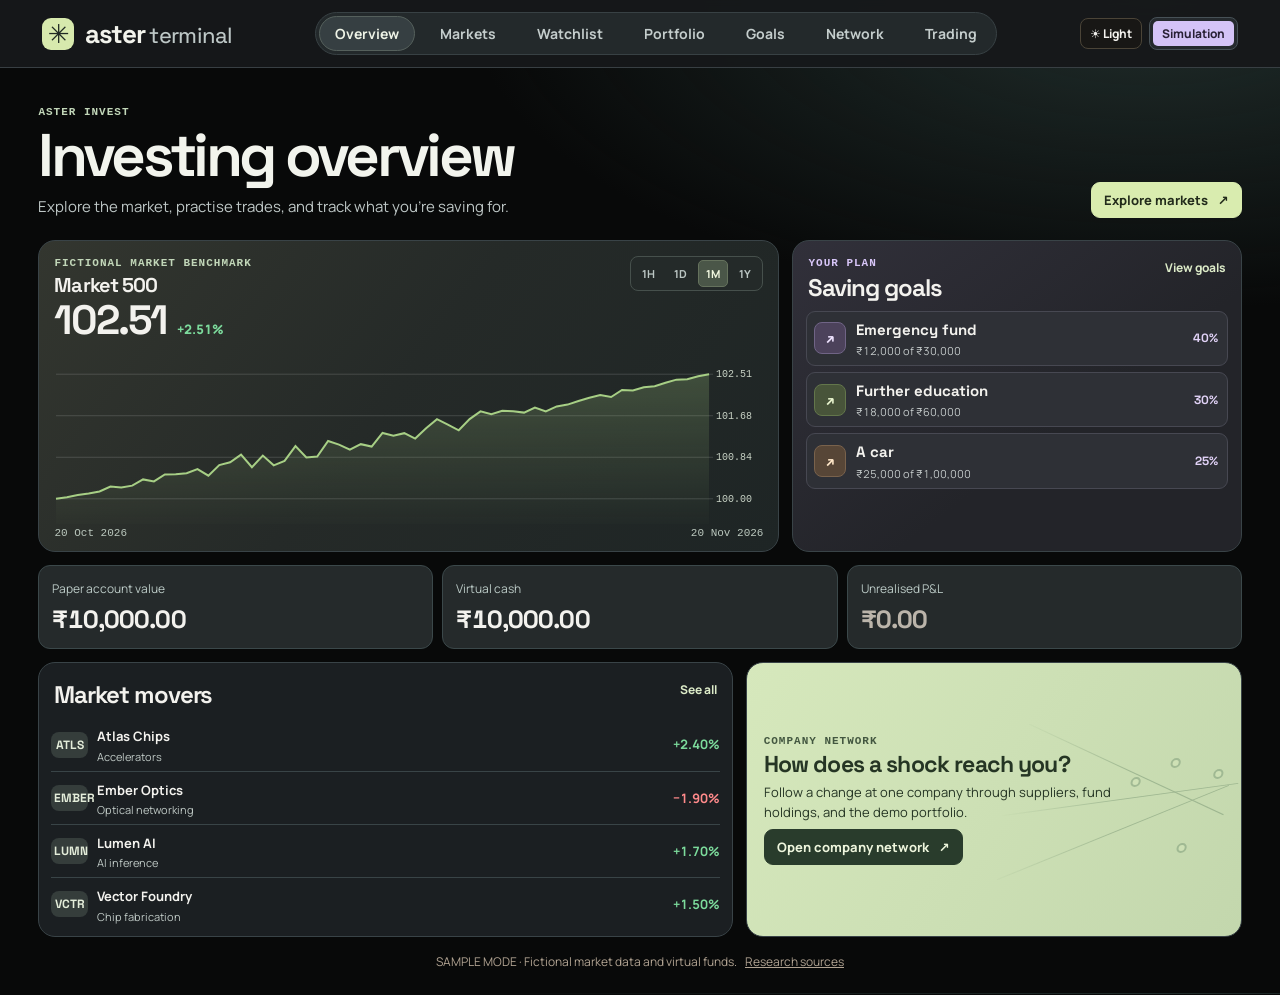
==== source/index.html @ cfee728d "Publish Aster Terminal workshop submission" ====
<!doctype html>
<html lang="en">
<head>
<meta charset="utf-8">
<meta name="viewport" content="width=device-width, initial-scale=1">
<meta name="theme-color" content="#0a0908">
<meta name="description" content="Explore company and ETF relationships and trace simulated shocks through a portfolio.">
<title>Aster Invest · Investing workspace</title>
<script>try{document.documentElement.dataset.theme=localStorage.getItem('aster:theme')==='light'?'light':'dark'}catch{}</script>
<link rel="stylesheet" href="terminal.css">
<link rel="stylesheet" href="invest.css">
</head>
<body data-initial-view="overview" data-simulation-only="true">
<header class="topbar">
  <a href="#overview" class="brand" data-home-link><span class="brand-icon" aria-hidden="true">✳</span><span>aster<span class="brand-second"> terminal</span></span></a>
  <nav aria-label="Workspace" class="workspace-nav">
    <button type="button" class="nav" data-nav="overview">Overview</button>
    <button type="button" class="nav" data-nav="markets">Markets</button>
    <button type="button" class="nav" data-nav="watchlist">Watchlist</button>
    <button type="button" class="nav" data-nav="portfolio">Portfolio</button>
    <button type="button" class="nav" data-nav="goals">Goals</button>
    <button type="button" class="nav" data-nav="network">Network</button>
    <button type="button" class="nav" data-nav="trading">Trading</button>
  </nav>
  <div class="topbar-settings"><button class="theme-toggle" type="button" id="theme-toggle" aria-pressed="false" aria-label="Light mode">☀ Light</button><div class="mode-switch" aria-label="Market mode"><span id="live-mode" hidden></span><span id="sample-mode" class="offline-mode">Simulation</span></div></div>
</header>
<main id="main" tabindex="-1">
  <div class="ticker-strip" id="ticker-strip" aria-label="Market watch"></div>
  <div id="account-metrics" class="account-metrics" aria-label="Paper account summary"></div>
  <div class="statusbar" id="market-status" role="status">Connecting to market data…</div>
  <section id="invest-overview" class="invest-page" aria-labelledby="invest-overview-title" hidden>
    <header class="invest-page-head">
      <div><p class="invest-kicker">ASTER INVEST</p><h1 id="invest-overview-title">Investing overview</h1><p>Explore the market, practise trades, and track what you’re saving for.</p></div>
      <button class="invest-button primary" type="button" data-nav="markets">Explore markets <span aria-hidden="true">↗</span></button>
    </header>
    <div class="invest-hero">
      <article class="invest-card invest-market-card" aria-labelledby="invest-chart-title">
        <header class="invest-card-head">
          <div><p class="invest-kicker" id="invest-index-label">MARKET SNAPSHOT</p><h2 id="invest-chart-title">Market 500</h2><div class="invest-index-value"><strong id="invest-index-value"></strong><span id="invest-index-change"></span></div></div>
          <div id="invest-periods" class="invest-pills" aria-label="Overview chart timeframe"></div>
        </header>
        <div class="invest-chart-box"><canvas id="invest-market-chart" aria-label="Market performance chart" role="img"></canvas><p id="invest-chart-empty" hidden></p></div>
        <div id="invest-chart-range" class="invest-chart-range"></div>
      </article>
      <article class="invest-card invest-goal-preview" aria-labelledby="invest-plan-title">
        <header class="invest-card-head"><div><p class="invest-kicker">YOUR PLAN</p><h2 id="invest-plan-title">Saving goals</h2></div><button type="button" class="invest-text-button" data-nav="goals">View goals</button></header>
        <div id="invest-goal-preview"></div>
      </article>
    </div>
    <div id="invest-metrics" class="invest-metrics" aria-label="Virtual account snapshot"></div>
    <div class="invest-overview-bottom">
      <article class="invest-card invest-movers" aria-labelledby="invest-movers-title"><header class="invest-card-head"><h2 id="invest-movers-title">Market movers</h2><button class="invest-text-button" type="button" data-nav="markets">See all</button></header><div id="invest-movers"></div></article>
      <article class="invest-card invest-risk-card">
        <div class="invest-network-art" aria-hidden="true"><i></i><i></i><i></i><b></b><b></b><b></b><b></b></div>
        <div><p class="invest-kicker">COMPANY NETWORK</p><h2>How does a shock reach you?</h2><p>Follow a change at one company through suppliers, fund holdings, and the demo portfolio.</p>
        <button class="invest-button secondary" type="button" data-nav="network">Open company network <span aria-hidden="true">↗</span></button></div>
      </article>
    </div>
  </section>
  <section id="invest-markets" class="invest-page" aria-labelledby="invest-markets-title" hidden>
    <header class="invest-page-head"><div><p class="invest-kicker">EXPLORE</p><h1 id="invest-markets-title">Markets</h1><p>Search stocks and funds, compare day moves, and open company research.</p></div></header>
    <div class="invest-card invest-table-card">
      <div class="invest-toolbar">
        <label class="invest-search-control"><span class="sr-only">Search markets</span><input id="invest-market-search" type="search" placeholder="Search company or ticker" autocomplete="off"></label>
        <label class="invest-sector-control"><span>Sector</span><select id="invest-market-sector"></select></label>
        <div class="invest-pills" id="invest-market-filters" aria-label="Market movers filter">
          <button type="button" data-invest-filter="all" aria-pressed="true">All</button><button type="button" data-invest-filter="gainers" aria-pressed="false">Gainers</button><button type="button" data-invest-filter="losers" aria-pressed="false">Losers</button>
        </div>
      </div>
      <div id="invest-market-results"></div>
    </div>
  </section>
  <section id="invest-watchlist" class="invest-page" aria-labelledby="invest-watch-title" hidden>
    <header class="invest-page-head"><div><p class="invest-kicker">FOLLOW THE MARKET</p><h1 id="invest-watch-title">Watchlist</h1><p>Pinned companies and funds are saved in this browser.</p></div><button class="invest-button primary" type="button" data-nav="markets">Find a stock <span aria-hidden="true">↗</span></button></header>
    <div class="invest-card invest-table-card" id="invest-watch-results"></div>
  </section>
  <section id="invest-goals" class="invest-page" aria-labelledby="invest-goals-title" hidden>
    <header class="invest-page-head"><div><p class="invest-kicker">PLAN AHEAD</p><h1 id="invest-goals-title">Saving goals</h1><p>Set a target and see how long it takes at your current monthly pace.</p></div><button class="invest-button primary" type="button" id="invest-add-goal">Add goal <span aria-hidden="true">+</span></button></header>
    <div id="invest-goal-cards" class="invest-goals-grid"></div>
    <p class="invest-goal-note">Estimates use your saved amount and monthly contribution. Adding a goal does not change your paper cash.</p>
  </section>
  <section id="network-view" aria-label="Company network">
  <div class="intro">
    <div><h1>Company network</h1><p class="lede">Trace who funds whom and how one shock can reach your portfolio.</p></div>
    <div class="search" id="search-wrap">
      <label class="sr-only" for="search">Search companies, tickers or sectors</label>
      <span class="search-icon" aria-hidden="true"></span>
      <input id="search" type="search" placeholder="Search company, ticker or sector" role="combobox" aria-autocomplete="list" aria-expanded="false" aria-controls="search-results" autocomplete="off">
      <kbd aria-hidden="true">/</kbd>
      <ul id="search-results" role="listbox" aria-label="Search results" hidden></ul>
    </div>
  </div>
  <div class="workspace">
    <section class="map panel" aria-labelledby="map-title" id="map">
      <header class="panel-header">
        <div><h2 id="map-title">Relationship map</h2><p id="map-count"></p></div>
        <div class="map-actions"><button class="btn secondary compact" id="isolate" aria-pressed="false"><span aria-hidden="true">◎</span> Focus node</button><button type="button" class="btn secondary compact" id="pulse-toggle" aria-pressed="true">Glow</button></div>
      </header>
      <div class="filters" role="group" aria-label="Filter relationships" id="filters">
        <button data-filter="all" class="filter active" aria-pressed="true">All links</button>
        <button data-filter="funding" class="filter" aria-pressed="false"><i class="dot funding"></i>Equity</button>
        <button data-filter="spend" class="filter" aria-pressed="false"><i class="dot spend"></i>Purchases</button>
        <button data-filter="holding" class="filter" aria-pressed="false"><i class="dot holding"></i>Fund holdings</button>
        <button data-filter="partner" class="filter" aria-pressed="false"><i class="dot partner"></i>Partnerships</button>
      </div>
      <div class="graph-shell">
        <div id="graph" tabindex="0" role="region" aria-label="Interactive company relationship map. Pan horizontally on small screens.">
          <div id="stage"><div id="columns" aria-hidden="true"></div><canvas id="edges" aria-hidden="true"></canvas><canvas id="edge-pulse" aria-hidden="true"></canvas><div id="nodes"></div></div>
        </div>
        <div class="zoom" role="group" aria-label="Map zoom"><button id="zoom-out" aria-label="Zoom out">−</button><button id="zoom-reset" aria-label="Fit map">Fit</button><button id="zoom-in" aria-label="Zoom in">+</button></div>
      </div>
      <footer class="map-footer"><span class="map-hint">Select a company to open its profile.</span><span id="map-filter-note" aria-live="polite"></span></footer>
    </section>
    <aside class="panel inspector" aria-labelledby="entity-title" id="company-panel">
      <div id="entity"></div>
      <div class="detail-tabs" id="detail-tabs" role="group" aria-label="Company details">
        <button data-tab="overview" aria-pressed="true">Overview</button><button data-tab="connections" aria-pressed="false">Connections</button><button data-tab="performance" aria-pressed="false">Chart</button><button data-tab="news" aria-pressed="false">News <span id="news-count"></span></button><button data-tab="trade" aria-pressed="false">Trade</button>
      </div>
      <div id="detail"></div>
      <div id="headlines"></div>
    </aside>
  </div>
  </section>
  <section id="trade-desk" aria-labelledby="trade-desk-title" hidden>
    <header class="desk-intro">
      <div>
        <p class="eyebrow"><span class="eyebrow-line"></span> PAPER TRADING · <span id="desk-account-label"></span></p>
        <h1 id="trade-desk-title">Trading workspace</h1>
        <p class="lede">Manage positions, prepare baskets, and review your fills.</p>
      </div>
      <button id="practice-basket" class="btn secondary" type="button">Load sample basket</button>
    </header>
    <div class="desk-layout">
      <section class="desk-watch panel" aria-labelledby="desk-instruments-title">
        <header class="desk-panel-head">
          <div><h2 id="desk-instruments-title">Instruments</h2><p id="desk-instrument-count" class="desk-meta"></p></div>
          <span class="desk-label">EQUITIES</span>
        </header>
        <div class="desk-watch-controls">
          <label class="sr-only" for="desk-search">Filter instruments</label>
          <input class="desk-field" id="desk-search" type="search" placeholder="Search ticker or name" autocomplete="off">
          <div class="desk-pills" aria-label="Instrument list">
            <button type="button" data-instrument-filter="all" aria-pressed="true">All symbols</button>
            <button type="button" data-instrument-filter="watch" aria-pressed="false">Watchlist</button>
          </div>
        </div>
        <div id="desk-instruments" class="desk-instruments"></div>
      </section>
      <div class="desk-centre">
        <section class="panel desk-chart-panel" aria-labelledby="desk-chart-title">
          <header class="desk-panel-head">
            <div><h2 id="desk-chart-title">Price and events</h2><p id="desk-chart-name" class="desk-meta"></p></div>
            <button id="desk-research" class="btn secondary compact" type="button">Research</button>
          </header>
          <div class="desk-chart-tools">
            <div id="desk-periods" class="periods" role="group" aria-label="Trading chart timeframe">
              <button type="button" data-desk-period="1H" aria-pressed="false">1H</button>
              <button type="button" data-desk-period="1D" aria-pressed="true">1D</button>
              <button type="button" data-desk-period="1M" aria-pressed="false">1M</button>
              <button type="button" data-desk-period="1Y" aria-pressed="false">1Y</button>
            </div>
            <span id="desk-chart-cursor" class="desk-cursor"></span>
          </div>
          <div class="desk-price-area" id="desk-price-area">
            <canvas id="desk-chart-canvas" role="img" aria-label="Price chart"></canvas>
            <div id="desk-chart-markers"></div>
            <p id="desk-chart-message"></p>
          </div>
          <div id="desk-chart-time" class="desk-chart-time"></div>
          <div id="desk-chart-links" class="desk-chart-links"></div>
        </section>
        <section class="panel desk-positions" aria-labelledby="desk-positions-title">
          <header class="desk-panel-head">
            <div><h2 id="desk-positions-title">Open positions</h2><p id="desk-position-count" class="desk-meta"></p></div>
            <div id="desk-position-pnl" class="desk-pnl"></div>
          </header>
          <div id="desk-positions"></div>
        </section>
        <section class="panel basket-panel" aria-labelledby="basket-title">
          <header class="desk-panel-head">
            <div><h2 id="basket-title">Order basket</h2><p class="desk-meta">Buys use the ask. Sells use the bid.</p></div>
            <button type="button" class="btn secondary compact" id="basket-add">+ Add leg</button>
          </header>
          <div id="basket-rows" class="basket-rows"></div>
          <div class="basket-settings">
            <label for="basket-multiplier">Quantity multiplier <input id="basket-multiplier" class="desk-field" type="number" min="1" max="100" step="1" inputmode="numeric" value="1"></label>
            <button id="basket-clear" type="button" class="desk-link">Clear basket</button>
          </div>
          <div id="basket-totals" class="basket-totals"></div>
          <div id="basket-feedback" class="basket-feedback"></div>
          <footer class="basket-actions">
            <p>Sells fill first. The full basket must pass before any trade is booked.</p>
            <button id="basket-review" class="btn primary" type="button" disabled>Review basket</button>
          </footer>
        </section>
      </div>
      <div class="desk-right">
      <section class="panel desk-news" aria-labelledby="desk-news-title">
        <header class="desk-panel-head">
          <div><h2 id="desk-news-title">News timeline</h2><p id="desk-news-period" class="desk-meta"></p></div>
          <span class="desk-label">EVENTS</span>
        </header>
        <div id="desk-news-list" class="desk-orders-list"></div>
      </section>
      <section class="panel desk-orders" aria-labelledby="desk-orders-title">
        <header class="desk-panel-head">
          <div><h2 id="desk-orders-title">Orders</h2><p id="desk-order-count" class="desk-meta"></p></div>
          <span class="desk-label">PAPER</span>
        </header>
        <div class="desk-watch-controls">
          <label class="sr-only" for="desk-order-search">Search order receipts</label>
          <input class="desk-field" id="desk-order-search" type="search" placeholder="Search order receipts" autocomplete="off">
          <div class="desk-pills" aria-label="Filter order history">
            <button type="button" data-order-filter="all" aria-pressed="true">All</button>
            <button type="button" data-order-filter="basket" aria-pressed="false">Baskets</button>
            <button type="button" data-order-filter="single" aria-pressed="false">Single</button>
          </div>
        </div>
        <div id="desk-orders" class="desk-orders-list"></div>
      </section>
      </div>
    </div>
  </section>
  <section id="wallet" class="panel wallet" aria-labelledby="wallet-title"></section>
  <section class="panel scenario" id="portfolio" aria-labelledby="scenario-title">
    <div class="scenario-head">
      <div class="scenario-icon" aria-hidden="true">↯</div>
      <div><p class="eyebrow">PORTFOLIO STRESS TEST</p><h2 id="scenario-title">What if Nova cuts cloud spending?</h2><p>You hold zero Nova shares. Trace the shock through a preset ₹10,000 demo portfolio.</p></div>
      <button id="run-shock" class="btn primary">Run shock</button>
    </div>
    <div id="shock-result" hidden></div>
    <details class="shock-limit" id="shock-limit">
      <summary>Explore a ₹500 loss limit</summary>
      <p>This separate demo starts with ₹5,000 in Atlas, ₹3,000 in GridCloud, and ₹2,000 in virtual cash.</p>
      <label for="shock-transfer">Move Atlas exposure to virtual cash</label>
      <select id="shock-transfer" class="desk-field"><option value="0">₹0</option><option value="1000">₹1,000</option><option value="2000">₹2,000</option><option value="5000">₹5,000</option></select>
      <output id="shock-limit-result" for="shock-transfer" aria-live="polite"></output>
    </details>
  </section>
  <footer class="bottom"><span id="market-foot"></span><button type="button" class="invest-footer-link" data-nav="evidence">Research sources</button></footer>
</main>
<dialog id="invest-goal-dialog" class="invest-goal-dialog" aria-labelledby="invest-goal-title">
  <div class="dialog-body">
    <button type="button" class="close" data-close="invest-goal-dialog" aria-label="Close goal editor">×</button>
    <p class="invest-kicker">SAVINGS PLANNER</p><h2 id="invest-goal-title">Add a goal</h2>
    <form id="invest-goal-form">
      <label>Goal name <input id="goal-label" maxlength="44" required placeholder="e.g. Design course"></label>
      <label>Target amount <input id="goal-target" type="number" min=".01" max="100000000" step=".01" required></label>
      <label>Saved so far <input id="goal-saved" type="number" min="0" max="100000000" step=".01" required></label>
      <label>Monthly contribution <input id="goal-monthly" type="number" min="0" max="100000000" step=".01" required></label>
      <p id="goal-feedback" class="dialog-copy" role="status"></p>
      <div class="dialog-actions"><button type="button" data-close="invest-goal-dialog" class="invest-button secondary">Cancel</button><button type="submit" class="invest-button primary">Save goal</button></div>
    </form>
  </div>
</dialog>
<dialog id="article-dialog" aria-labelledby="article-title"><div class="dialog-body"><button type="button" class="close" data-close="article-dialog" aria-label="Close news">×</button><div id="article"></div></div></dialog>
<dialog id="evidence-dialog" aria-labelledby="evidence-title"><div class="dialog-body"><button type="button" class="close" data-close="evidence-dialog" aria-label="Close evidence">×</button><p class="eyebrow">RESEARCH NOTES</p><h2 id="evidence-title">The research behind the map</h2><p class="dialog-copy" id="evidence-copy"></p><div class="evidence-list" id="evidence-list"></div></div></dialog>
<dialog id="basket-dialog" class="desk-dialog" aria-labelledby="basket-review-title">
  <div class="dialog-body">
    <button type="button" class="close" data-close="basket-dialog" aria-label="Close basket review">×</button>
    <p class="eyebrow">VIRTUAL FUNDS</p><h2 id="basket-review-title">Review basket</h2>
    <div id="basket-review-details"></div>
    <p id="basket-review-status" class="basket-message" role="status"></p>
    <div class="dialog-actions"><button type="button" class="btn secondary" data-close="basket-dialog">Back to basket</button><button type="button" id="basket-confirm" class="btn primary">Place paper basket</button></div>
  </div>
</dialog>
<dialog id="position-dialog" class="desk-dialog" aria-labelledby="position-edit-title">
  <div class="dialog-body">
    <button type="button" class="close" data-close="position-dialog" aria-label="Close position editor">×</button>
    <p class="eyebrow">POSITION EDITOR</p><h2 id="position-edit-title">Adjust position</h2>
    <p id="position-edit-current" class="dialog-copy"></p>
    <form id="position-edit">
      <label for="position-target">Target share quantity</label>
      <input class="desk-field" id="position-target" type="number" min="0" step="1" inputmode="numeric" required>
      <p id="position-edit-preview" class="dialog-copy"></p>
      <div class="dialog-actions"><button type="submit" class="btn primary" id="position-stage">Stage adjustment</button></div>
    </form>
  </div>
</dialog>
<dialog id="receipt-dialog" class="desk-dialog" aria-labelledby="receipt-title">
  <div class="dialog-body">
    <button type="button" class="close" data-close="receipt-dialog" aria-label="Close receipt">×</button>
    <p class="eyebrow">PAPER TRADE RECEIPT</p><h2 id="receipt-title">Executed orders</h2>
    <div id="receipt-details"></div>
  </div>
</dialog>
<dialog id="account-dialog" class="desk-dialog" aria-labelledby="account-dialog-title">
  <div class="dialog-body">
    <button type="button" class="close" data-close="account-dialog" aria-label="Close account editor">×</button>
    <p class="eyebrow">PAPER PORTFOLIO</p><h2 id="account-dialog-title">New paper account</h2>
    <form id="account-form">
      <label for="account-name">Account name</label>
      <input id="account-name" class="desk-field" type="text" maxlength="40" required placeholder="e.g. Growth test">
      <p id="account-message" class="dialog-copy" role="status"></p>
      <div class="dialog-actions"><button class="btn primary" type="submit">Create account</button></div>
    </form>
  </div>
</dialog>
<dialog id="alert-dialog" class="desk-dialog" aria-labelledby="alert-dialog-title">
  <div class="dialog-body">
    <button type="button" class="close" data-close="alert-dialog" aria-label="Close price alert editor">×</button>
    <p class="eyebrow">ON-SCREEN ALERTS</p><h2 id="alert-dialog-title">Set a price alert</h2>
    <form id="alert-form" class="alert-form">
      <label for="alert-symbol">Instrument</label><select id="alert-symbol" class="desk-field"></select>
      <label for="alert-side">Trigger when midpoint is</label><select id="alert-side" class="desk-field"><option value="above">At or above</option><option value="below">At or below</option></select>
      <label for="alert-level">Target price</label><input id="alert-level" class="desk-field" type="number" min=".01" max="1000000" step=".01" required>
      <p class="dialog-copy">Aster checks active alerts while this tab is open. Market quotes must be fresh.</p>
      <p id="alert-message" class="dialog-copy" role="status"></p>
      <div class="dialog-actions"><button class="btn primary" type="submit">Save alert</button></div>
    </form>
  </div>
</dialog>
<dialog id="research-dialog" class="research-dialog" aria-labelledby="research-title">
  <div class="dialog-body">
    <button type="button" class="close" data-close="research-dialog" aria-label="Close company research">×</button>
    <header id="research-hero"></header>
    <div class="research-tabs" id="research-tabs" role="group" aria-label="Research sections">
      <button type="button" data-research-tab="overview" aria-pressed="true">Overview</button>
      <button type="button" data-research-tab="chart" aria-pressed="false">Chart</button>
      <button type="button" data-research-tab="financials" aria-pressed="false">Financials</button>
      <button type="button" data-research-tab="peers" aria-pressed="false">Peers</button>
      <button type="button" data-research-tab="technicals" aria-pressed="false">Technicals</button>
      <button type="button" data-research-tab="ownership" aria-pressed="false">Ownership</button>
      <button type="button" data-research-tab="news" aria-pressed="false">News</button>
      <button type="button" data-research-tab="filings" aria-pressed="false">Deals &amp; documents</button>
    </div>
    <div id="research-body"></div>
  </div>
</dialog>
<section id="node-popover" class="node-popover" role="region" aria-labelledby="popover-title" hidden></section>
<div class="sr-only" id="announcer" aria-live="polite"></div>
<script defer src="sample-data.js"></script>
<script defer src="live-data.js"></script>
<script defer src="paper.js"></script>
<script defer src="market-ui.js"></script>
<script defer src="trading-ui.js"></script>
<script defer src="research-ui.js"></script>
<script defer src="portfolio-ui.js"></script>
<script defer src="invest-ui.js"></script>
<script defer src="terminal.js"></script>
</body>
</html>
---- source/terminal.css ----
:root{color-scheme:dark;--bg:#0b100f;--panel:#111816;--line:#27332e;--soft:#a3b2a9;--text:#f1f6ed;--lime:#d1fa8b;--mint:#7cd8b2;--amber:#f1b765;--red:#ff9793;--violet:#bcadfb;--muted:#9da8a0;--radius:18px;--mono:ui-monospace,"SFMono-Regular",Consolas,monospace;--font:Inter,"Segoe UI",system-ui,sans-serif}
*{box-sizing:border-box}body{margin:0;background:radial-gradient(ellipse at 47% 0,#202c21 0%,var(--bg) 44%);color:var(--text);font:16px/1.5 var(--font);min-width:300px}button,input{font:inherit}button{cursor:pointer}button:disabled{cursor:default;opacity:.4}button:focus-visible,a:focus-visible,input:focus-visible,[tabindex]:focus-visible{outline:2px solid var(--lime);outline-offset:3px}button[aria-pressed=true]:focus-visible{outline-offset:2px}a{color:var(--lime)}h1,h2,h3,p{margin:0}button{color:inherit}button,a,input{touch-action:manipulation}[hidden]{display:none!important}.sr-only{position:absolute;width:1px;height:1px;overflow:hidden;clip-path:inset(50%);white-space:nowrap}
.topbar{display:flex;justify-content:space-between;align-items:center;gap:22px;min-height:66px;padding:0 clamp(20px,3.3vw,58px);border-bottom:1px solid var(--line);background:#0a0f0dd9}.brand{color:white;text-decoration:none;display:flex;gap:11px;align-items:center;font-size:22px;letter-spacing:-1px;font-weight:750;white-space:nowrap}.brand-icon{display:grid;place-items:center;width:32px;height:32px;border-radius:9px;background:var(--lime);color:#182817;font:26px/1 var(--font)}.brand-second{font-weight:480;letter-spacing:-.7px;color:#a5b6a8}.topbar nav{display:flex;align-items:stretch;gap:22px;align-self:stretch}.nav{border:0;background:none;color:var(--soft);font-size:14px;font-weight:650;padding:0 3px;border-bottom:2px solid transparent}.nav.active,.nav:hover{color:var(--lime)}.nav.active{border-bottom-color:var(--lime)}.mode{display:flex;align-items:center;gap:7px;background:#1c2b20;color:#b4e5ba;padding:5px 10px;border-radius:6px;border:1px solid #334d36;font:650 12px var(--mono);white-space:nowrap}.mode span{width:6px;height:6px;border-radius:50%;background:#b6ef9b}
main{max-width:1560px;margin:auto;padding:31px clamp(16px,3.3vw,56px) 0}.intro{display:grid;grid-template-columns:minmax(0,1fr) minmax(300px,380px);align-items:end;gap:23px;margin-bottom:24px}.eyebrow{font:650 11px/1.4 var(--mono);letter-spacing:.13em;color:#b5d5a5}.eyebrow-line{display:inline-block;background:var(--lime);width:18px;height:1px;vertical-align:middle;margin-right:8px}h1{font-size:clamp(33px,4vw,56px);line-height:1.06;letter-spacing:-.06em;font-weight:725;margin:7px 0 8px}.lede{color:#b4c0b7;font-size:15px}
.search{position:relative;display:flex;align-items:center;min-height:48px;border:1px solid #435146;border-radius:10px;background:#141e18;padding:0 13px;gap:11px;z-index:8}.search:focus-within{border-color:var(--lime);box-shadow:0 0 0 3px #d1fa8b12}.search-icon{display:block;width:13px;height:13px;border:1.7px solid var(--lime);border-radius:50%;position:relative;flex:none;margin-right:3px}.search-icon:after{content:"";position:absolute;width:6px;height:1.7px;background:var(--lime);transform:rotate(44deg);right:-5px;bottom:-2px}.search input{width:100%;color:var(--text);font-size:15px;background:transparent;border:0;min-width:0;padding:11px 0}.search input:focus{outline:none}.search input::placeholder{color:#acb9b0}.search kbd{border:1px solid #455447;padding:1px 6px;border-radius:4px;color:#b9c6bc;font-size:13px}.search ul{overflow:auto;max-height:355px;list-style:none;padding:5px;margin:0;position:absolute;left:-1px;right:-1px;top:calc(100% + 7px);border:1px solid #435447;border-radius:12px;background:#141e18;box-shadow:0 20px 40px #0009}.search li{display:flex;justify-content:space-between;gap:12px;align-items:center;padding:9px 9px;border-radius:6px;font-size:15px;cursor:pointer}.search li[aria-selected=true],.search li:hover{background:#283a28;color:#e6ffd1}.search li small{color:#b1c0b3;font:12px var(--mono);flex:none}.search li.empty-result{color:var(--soft);cursor:default}
.workspace{display:grid;grid-template-columns:minmax(0,1fr) minmax(310px,340px);align-items:stretch;gap:16px}.panel{background:var(--panel);border:1px solid var(--line);border-radius:var(--radius);min-width:0;overflow:hidden}.map{display:flex;flex-direction:column}.panel-header{display:flex;align-items:center;justify-content:space-between;gap:10px;padding:17px 19px 12px}.panel h2{font-size:20px;letter-spacing:-.035em;line-height:1.2}.panel-header p{font-size:12px;color:var(--soft);margin-top:5px}.btn{border:1px solid #415246;border-radius:8px;padding:9px 13px;font-weight:730;font-size:14px;background:#1e2d22;white-space:nowrap}.btn.secondary{color:#d6e4d7}.btn.secondary:hover,.btn.secondary[aria-pressed=true]{background:#304633;color:var(--lime);border-color:#63814f}.btn.compact{font-size:13px;padding:6px 10px}.btn.primary{background:var(--lime);color:#172511;border-color:var(--lime);box-shadow:0 7px 20px #b5f97413}.btn.primary:hover{background:#e3ffb6}.filters{display:flex;overflow:auto;gap:5px;padding:2px 16px 11px}.filter{flex:none;border:1px solid transparent;background:transparent;color:#b2beb5;border-radius:6px;padding:5px 7px;display:flex;gap:5px;align-items:center;font-size:13px}.filter.active,.filter:hover{background:#233125;border-color:#344739;color:#e9f3e7}.dot{height:7px;width:7px;border-radius:50%;display:inline-block;flex:none}.funding{--edge:#f1bb71}.spend{--edge:#62d7b4}.holding{--edge:#bdabfb}.partner{--edge:#9cabbe}.dot,.legend-dot{background:var(--edge)}
.graph-shell{position:relative;flex:1;min-height:430px;display:flex;flex-direction:column;background:#0a100e;border-top:1px solid #202c23;border-bottom:1px solid #202c23}#graph{overflow:auto;min-height:430px;max-height:480px;flex:1;scrollbar-color:#465b49 #101912;scrollbar-width:thin;background:radial-gradient(ellipse at 51% 49%,#26312480,transparent 72%),radial-gradient(circle,#4b605141 1px,transparent 1px);background-size:100% 100%,18px 18px}#graph:focus-visible{outline-offset:-3px}#stage{position:relative;min-width:100%;isolation:isolate;overflow:hidden}#edges,#nodes,#columns{position:absolute;inset:0;width:100%;height:100%}#edges,#columns{pointer-events:none}.lane{position:absolute;height:calc(100% - 25px);top:12px;transform:translateX(-50%);border-left:1px dashed #53695760}.lane span{position:absolute;left:0;transform:translateX(-50%);white-space:nowrap;padding:4px 7px;background:#0e1812;border:1px solid #314738;border-radius:4px;color:#bfd0c4;font:650 11px var(--mono);letter-spacing:.09em}
.node{position:absolute;transform:translate(-50%,-50%);padding:0;display:flex;flex-direction:column;align-items:center;gap:2px;width:118px;border:0;background:none;color:#d5e0d6;font-size:12px;line-height:1.16;text-align:center;white-space:nowrap;z-index:1}.node-glyph{width:33px;height:33px;display:grid;place-items:center;border:1px solid #729181;border-radius:10px;background:#1b2c25;box-shadow:0 0 0 4px #101814,0 0 14px #9cf8c218;font:780 12px var(--mono);color:#e9f8ed}.node[data-group="0"] .node-glyph{border-color:#927bbd;background:#2b2437;color:#f0dcff}.node[data-group="1"] .node-glyph{border-color:#c59356;background:#38281a;color:#ffdda8}.node[data-group="3"] .node-glyph{border-color:#c9a16e;background:#3d301e;color:#ffe3a7}.node-name{background:#111914eb;border-radius:4px;padding:2px 4px;overflow:hidden;text-overflow:ellipsis;max-width:116px;box-shadow:0 0 8px #0b130fb0}.node:hover,.node.selected{z-index:5;color:#edffd9}.node:hover .node-glyph,.node.selected .node-glyph{background:var(--lime);color:#172411;border-color:#f4ffe0;box-shadow:0 0 0 4px #c6f78c2a,0 0 24px #b0fa67a0}.node.selected .node-name{font-weight:750}.node.dim{opacity:.4}.node.dim:hover,.node.dim:focus-visible{opacity:1}.node.shocked .node-glyph{outline:2px solid #ffcd91;outline-offset:3px;box-shadow:0 0 19px #ffb15e9c}.zoom{position:absolute;bottom:11px;right:10px;display:flex;border:1px solid #3e4d41;background:#152017;border-radius:6px;z-index:6;box-shadow:0 3px 12px #0007}.zoom button{border:0;background:none;color:#e4efe5;font-size:14px;min-width:34px;min-height:34px}.zoom button+button{border-left:1px solid #384a3b}.zoom button:hover{background:#28402c}.map-footer{display:flex;gap:10px;justify-content:space-between;padding:9px 16px;color:#a5b7a8;font-size:12px;min-height:39px}
.inspector{display:flex;flex-direction:column;min-height:553px}.entity{padding:16px 15px 13px;border-bottom:1px solid var(--line)}.entity-top{display:flex;gap:10px;align-items:center}.entity-glyph{display:grid;place-items:center;width:38px;height:38px;border-radius:9px;border:1px solid #5d7352;background:#263725;color:var(--lime);font:750 14px var(--mono);flex:none}.entity small{color:var(--soft);font-size:12px}.entity p{color:#c0cbc0;font-size:13px;line-height:1.45;margin-top:8px}.detail-tabs{display:flex;justify-content:space-between;padding:0 11px;border-bottom:1px solid var(--line);gap:1px}.detail-tabs button{padding:9px 4px;background:none;border:0;border-bottom:2px solid transparent;font-size:13px;font-weight:700;color:#aab9ae;white-space:nowrap}.detail-tabs button:hover,.detail-tabs button[aria-pressed=true]{color:var(--lime);border-bottom-color:var(--lime)}#news-count{display:inline-block;background:#2b382f;padding:1px 4px;border-radius:4px;font:11px var(--mono);color:#d2e7d7}#detail{padding:11px 14px;max-height:340px;min-height:174px;overflow:auto;scrollbar-color:#465b49 transparent;scrollbar-width:thin}.relation-group{margin-bottom:8px}.relation-group h3,.headline-head h3{color:#aebdb1;font:700 10.5px/1.2 var(--mono);letter-spacing:.09em;text-transform:uppercase;margin:1px 0 4px}.relation{background:#19231d;border:1px solid #2f4135;display:flex;align-items:center;text-align:left;gap:7px;width:100%;border-radius:7px;padding:6px 7px;margin-bottom:4px;min-height:38px;color:#e9f2e7}.relation:hover{border-color:#a0c987;background:#223128}.relation .content{flex:1;min-width:0}.relation strong{display:block;font-size:13px;line-height:1.2}.relation small{display:block;color:var(--soft);font-size:11px;line-height:1.4;margin-top:1px}.relation .mark{color:var(--soft);font-size:13px;font-family:var(--mono)}.empty{color:#b3c0b6;font-size:14px;padding:10px 0}.empty.tiny{font-size:11px;padding:2px 0}.headline-head{display:flex;align-items:center;justify-content:space-between;gap:6px;margin:0 0 6px}.headline-head button{background:none;border:0;padding:0;font-size:12px;color:var(--lime)}.headlines{padding:10px 14px 12px;border-top:1px solid var(--line);margin-top:auto}.news-row{display:block;text-align:left;width:100%;border:1px solid #314137;background:#18221c;border-radius:8px;padding:7px 8px;margin:0 0 5px;font-size:13px;font-weight:670;line-height:1.3}.news-row:hover{border-color:currentColor;background:#233125}.news-row .news-meta{display:block;font-weight:500;color:#abbab0;font:11px/1.2 var(--mono);margin-top:4px}.up{color:var(--mint)}.down{color:var(--red)}.flat{color:#b5beb8}.news-legend{font:11px/1.4 var(--mono);margin:1px 0 8px;display:flex;flex-wrap:wrap;gap:8px}.performance-meta{display:flex;justify-content:space-between;align-items:center;gap:9px;margin:7px 0}.price-num{font:700 24px/1.2 var(--mono)}.periods{display:flex;gap:4px;flex-wrap:wrap}.periods button{padding:4px 6px;font:600 12px var(--mono);border:1px solid #35483a;border-radius:4px;background:#17231b}.periods button[aria-pressed=true]{color:var(--lime);border-color:#78945d;background:#273925}.mini-chart{width:100%;height:104px;display:block;background:linear-gradient(#13221a,#111815);border:1px solid var(--line);border-radius:6px}.odds{margin-top:10px}.odds-bar{margin-top:6px;height:6px;background:#34433a;border-radius:5px;display:flex;overflow:hidden}.odds-bar span:nth-child(1){background:#7cd8b2}.odds-bar span:nth-child(2){background:#a4ada7}.odds-bar span:nth-child(3){background:#ff9793}.odds-label{display:flex;gap:8px;justify-content:space-between;font:11px var(--mono);margin-top:4px}.performance-notice{color:#aebdb1;font-size:11px;margin-top:6px}
.scenario{margin-top:16px;padding:15px 17px;background:linear-gradient(115deg,#17271c 0,#111a15 60%)}.scenario-head{display:flex;align-items:center;gap:12px}.scenario-icon{background:#29402b;color:var(--lime);border:1px solid #435e43;border-radius:9px;display:grid;place-items:center;width:37px;height:37px;font-size:25px;flex:none}.scenario .eyebrow{font-size:10px}.scenario h2{margin-top:3px}.scenario p:not(.eyebrow){font-size:13px;color:#b3c3b6;margin-top:3px}.scenario-head .btn{margin-left:auto}.shock-results{padding-top:12px;border-top:1px solid #3b4e40;margin-top:13px;display:grid;grid-template-columns:minmax(0,1fr) minmax(190px,.5fr);gap:16px}.shock-list{list-style:none;margin:8px 0 0;padding:0}.shock-list li{display:flex;justify-content:space-between;gap:14px;border-bottom:1px solid #334239;padding:5px 0;font-size:14px}.shock-list strong,.loss-total{color:var(--red);font-family:var(--mono)}.loss-total{font-size:clamp(26px,4vw,42px);font-weight:750;letter-spacing:-.06em}.scenario .path-label{color:#ffcf9a}.bottom{text-align:center;color:#a1afa5;font-size:12px;padding:16px 0 22px}
dialog{max-width:min(94vw,550px);width:100%;max-height:85vh;background:#141e18;border:1px solid #4d6251;border-radius:16px;padding:0;color:var(--text);box-shadow:0 20px 70px #000b}dialog::backdrop{background:#070b0acc;backdrop-filter:blur(3px)}.dialog-body{padding:23px;position:relative}.dialog-body h2{margin:7px 25px 8px 0;font-size:25px;line-height:1.18;letter-spacing:-.04em}.dialog-copy{color:#bcc9bd;margin-top:9px}.close{position:absolute;right:11px;top:9px;border:1px solid #3d5545;border-radius:6px;background:#23352a;width:35px;height:35px;line-height:1;font-size:23px}.close:hover{background:#38543e}.impacts{border-top:1px solid #3a4d3f;margin-top:13px;padding-top:8px}.impact-row{display:grid;grid-template-columns:auto minmax(0,1fr);gap:3px 10px;padding:7px 0;border-bottom:1px solid #354438}.impact-row strong{font-size:14px}.impact-row p{grid-column:1/-1;color:#c2cdc2;font-size:14px}.impact-tag{font-size:12px;font-weight:750;border:1px solid currentColor;padding:2px 6px;border-radius:5px;align-self:start}.evidence-list{margin-top:14px}.evidence-list a{display:block;font-size:15px;border-top:1px solid #354738;padding:8px 0}.evidence-list small{display:block;color:#b7c5b9;font-size:12px}
@media(max-width:1050px){.workspace{grid-template-columns:minmax(0,1fr) minmax(275px,300px)}}
@media(max-width:780px){main{padding-top:22px}.workspace{grid-template-columns:1fr}.intro{grid-template-columns:1fr;gap:13px;margin-bottom:15px}.inspector{min-height:0}.panel-header{padding:15px 12px 9px}.filters{padding-left:9px}.graph-shell,#graph{min-height:396px}#graph{max-height:430px}#detail{max-height:none;min-height:0}.map-footer{padding:8px 10px}.map-hint{max-width:220px}.headlines{margin-top:0}}
@media(max-width:480px){.topbar{padding:0 12px;min-height:56px;gap:8px;flex-wrap:wrap}.brand{font-size:20px}.brand-second{display:none}.brand-icon{width:27px;height:27px;font-size:21px}.topbar nav{gap:10px;align-items:stretch}.nav{font-size:12px;padding:0 0;min-height:54px}.mode{font-size:10px;padding:4px 5px}.scenario-head{flex-wrap:wrap}.scenario-head .btn{margin-left:49px}.shock-results{grid-template-columns:1fr}.search input{font-size:16px}.entity p{font-size:14px}}
@media(prefers-reduced-motion:reduce){*{scroll-behavior:auto!important}}
/* Trading workspace */
:root{--panel:#101816;--bg:#0a100e;--line:#2a3730}button,a{-webkit-tap-highlight-color:transparent}main{padding-top:18px}.topbar{background:#0d1510;position:relative;z-index:10}.brand-icon{background:linear-gradient(145deg,#e1ffa0,#aceb69);box-shadow:0 0 18px #aceb6929}.mode-switch{display:flex;align-items:center;border:1px solid #405348;background:#131e16;border-radius:8px;padding:3px;gap:2px}.mode-switch a{color:#b8c7bb;text-decoration:none;display:block;padding:4px 9px;border-radius:5px;font-weight:700;font-size:13px}.mode-switch a[aria-current=true]{color:#172311;background:var(--lime)}.ticker-strip{display:flex;gap:6px;overflow:auto;scrollbar-width:thin;margin-bottom:20px;padding-bottom:3px}.quote-tile{display:flex;align-items:center;gap:10px;border-radius:8px;border:1px solid #304338;background:#141d17;min-height:39px;padding:6px 10px;white-space:nowrap;flex:none;font:650 13px var(--mono)}.quote-tile:hover{border-color:var(--lime)}.quote-tile small{font-size:11px;color:var(--soft)}.quote-tile[aria-pressed=true]{border-color:#7f9d65;color:var(--lime);background:#243624}.intro{margin-bottom:13px}.statusbar{padding:8px 11px;font-size:13px;border:1px solid #35483b;border-radius:8px;background:#142119;margin-bottom:12px;color:#bbc9bf}.statusbar[data-state="live"]{border-color:#42664b;color:#c7ebd2}.statusbar[data-state="unavailable"]{border-color:#5e4e30;color:#e5cf9f;background:#261e15}.statusbar[data-state="sample"]{border-color:#4f456a;color:#e0d6ff;background:#201c2e}.detail-tabs button{font-size:12px;padding-left:2px;padding-right:2px}.live-entity-quote{font:750 13px var(--mono);color:var(--lime);margin-left:auto;white-space:nowrap}.rel-wrap{display:flex;gap:4px;align-items:stretch}.rel-wrap .relation{min-width:0}.rel-source{display:grid;place-items:center;border:1px solid #354b41;border-radius:7px;color:#b8dfb0;text-decoration:none;padding:0 5px;font-size:11px;margin-bottom:4px}.wallet{margin-top:16px;padding:16px 18px;scroll-margin-top:15px}.wallet-header{display:flex;justify-content:space-between;gap:12px;align-items:flex-start}.wallet-sub{margin-top:4px;color:var(--soft);font-size:13px}.wallet-cash{text-align:right;font:750 clamp(19px,3vw,31px)/1.15 var(--mono);color:var(--lime);letter-spacing:-.05em}.wallet-cash small{display:block;font:12px var(--font);color:var(--soft);margin-top:3px;letter-spacing:0}.positions-wrap{overflow:auto;margin-top:14px}.wallet-table{width:100%;border-collapse:collapse;text-align:left;white-space:nowrap}.wallet-table th,.wallet-table td{padding:7px 9px;border-bottom:1px solid #304036;font-size:13px}.wallet-table th{font-weight:600;color:var(--soft)}.wallet-table td.num{font-family:var(--mono)}.wallet-table button{border:0;background:none;padding:0;text-decoration:underline;color:var(--lime);font-size:13px}.wallet details{margin-top:14px}.wallet summary{color:#c6d8c8;cursor:pointer;font-size:14px;font-weight:650}.ticket{font-size:14px}.ticket-label{font-weight:710;margin:6px 0}.ticket label{display:flex;justify-content:space-between;align-items:center;gap:6px;margin-top:9px}.ticket input,.ticket select{max-width:125px;border:1px solid #3d5345;border-radius:6px;background:#111b15;padding:5px 7px;color:var(--text)}.ticket .btn{margin-top:9px;width:100%}.ticket-preview{padding:7px 8px;background:#17241b;border:1px solid #304536;border-radius:7px;margin-top:9px;color:#c2d5c6;font-size:13px}.ticket-status{color:#dfc88c;margin-top:5px;font-size:12px}.ticket-status.result{color:var(--mint)}.trade-quote{display:flex;gap:7px;flex-wrap:wrap;font-family:var(--mono);font-size:12px}.trade-quote span{background:#263931;border-radius:5px;padding:3px 7px}.chart-legend{display:flex;justify-content:space-between;margin:4px 0;color:#adccb6;font:11px var(--mono)}.chart-legend .spy{color:#c9b7ff}.watch-button{border:1px solid #3a5243;padding:4px 7px;border-radius:6px;color:var(--lime);font-size:11px;background:#18251c;margin-top:7px}.node-popover{position:fixed;width:min(390px,calc(100vw - 24px));max-height:min(72vh,600px);overflow:auto;z-index:20;padding:15px 15px 12px;border:1px solid #668450;border-top:3px solid #c8f485;border-radius:12px;background:#142118f7;box-shadow:0 16px 65px #000d,0 0 0 1px #111b13;backdrop-filter:blur(10px)}.node-popover h2{font-size:21px;line-height:1.15;letter-spacing:-.04em;margin:2px 30px 0 0}.node-popover .close{width:29px;height:29px;font-size:20px}.node-popover .node-type{color:#bcd1be;font:12px var(--mono);margin-top:5px}.node-popover .pop-summary{font-size:13px;color:#c8d6ca;margin-top:8px}.node-popover dl{margin:9px 0;display:grid;gap:4px;border-top:1px solid #415743;border-bottom:1px solid #415743;padding:7px 0}.node-popover dl div{display:flex;justify-content:space-between;gap:9px;font-size:13px}.node-popover dt{color:#b1c6b7}.node-popover dd{margin:0;font:650 13px var(--mono);text-align:right}.node-popover .pop-news{font-size:12px;font-weight:690;line-height:1.3;border:0;background:none;padding:1px 0;text-align:left}.pop-actions{display:flex;gap:7px;flex-wrap:wrap;margin-top:8px}.node[aria-expanded=true] .node-glyph{outline:1px solid var(--lime);outline-offset:4px}
@media (max-width:780px){.node-popover{left:12px!important;bottom:12px;top:auto!important;width:calc(100vw - 24px);max-height:64vh}.intro{gap:12px}.wallet{padding:13px}.nav{min-height:57px}}
@media (max-width:480px){.mode-switch a{font-size:11px;padding:4px 5px}.ticker-strip{margin-bottom:13px}.nav{min-height:53px}.ticker-strip .quote-tile{gap:6px}.topbar nav{gap:8px}.wallet-header{gap:7px}}
/* Near-black and midnight blue with cool blue selection accents. */
:root {
  --bg: #05070b;
  --panel: #0c111a;
  --line: #232d3c;
  --soft: #a3aec0;
  --text: #edf3fc;
  --lime: #a8cef8;
  --mint: #7ee0a8;
  --red: #ff8999;
  --muted: #a3aabd;
}
body { background: radial-gradient(ellipse at 73% 0%, #14233b 0%, #0b111e 27%, transparent 61%), #05070b; font-feature-settings: "tnum"; }
main { max-width: 1580px; }
.topbar { background: #080c13; border-color: #253041; }
.brand-icon { background: linear-gradient(150deg,#c8dfff,#7fa4e1); color: #10192a; box-shadow: 0 0 18px #86adf22b; }
.brand-second, .lede { color: #a6b2c6; }
.topbar nav { gap: 9px; align-self: center; padding: 3px; background: #0d1521; border: 1px solid #25354b; border-radius: 24px; }
.nav { min-height: unset; padding: 6px 12px; border: 1px solid transparent; border-radius: 21px; font-size: 13px; color: #b7c5d7; }
.nav.active { background: #172842; border-color: #3b577e; color: #e8f2ff; }
.mode-switch { background: #0e1725; border-color: #2a3e57; }
.mode-switch a[aria-current=true] { background: #accbf6; color: #121e32; }
.eyebrow { color: #92a8cf; }
.account-metrics { display: grid; grid-template-columns: 1.22fr repeat(3,1fr); gap: 10px; margin: 0 0 20px; }
.metric { min-width: 0; padding: 12px 14px; border-radius: 12px; background: linear-gradient(145deg,#121e2c,#0b111a 82%); border: 1px solid #263549; }
.metric.highlight { background: radial-gradient(at 97% 12%,#4e78c045,transparent 72%),linear-gradient(130deg,#182b49,#111b2b); border-color: #3d5882; }
.metric span { display: block; font-size: 12px; font-weight: 620; color: #c8d2e1; }
.metric strong { display: block; font: 750 clamp(17px,2.3vw,27px)/1.2 var(--mono); letter-spacing: -.05em; margin-top: 4px; }
.ticker-strip { gap: 7px; }
.ticker-title { font: 700 11px var(--mono); align-self: center; color: #96a6bd; letter-spacing: .09em; padding-right: 4px; }
.quote-tile { background: #0f1723; border-color: #2a384a; }
.quote-tile[aria-pressed=true] { border-color: #4a6c9d; background: #1c2b43; color: #e1efff; }
.quote-tile:hover, .filter:hover { border-color: #547aa8; }
.search { background: #101925; border-color: #334762; }
.search:focus-within { border-color: #729acf; box-shadow: 0 0 0 3px #86b6fe22; }
.search ul { background: #121d2c; border-color: #3b5071; }
.search li[aria-selected=true], .search li:hover { background: #1b2f49; color: #f0f6ff; }
.search kbd { border-color: #344861; color: #bdcbde; }
.panel { box-shadow: 0 12px 34px #0006, inset 0 1px #ffffff04; }
.map .panel-header { background: linear-gradient(120deg,#132034,#0c111a 75%); }
.filter.active, .filter:hover { background: #1a2a40; border-color: #344a68; color: #e5effe; }
.graph-shell { background: #080e17; border-color: #243249; }
#graph { background: radial-gradient(ellipse at 57% 44%,#223d685c,transparent 73%),radial-gradient(circle,#4f66824d 1px,transparent 1px),#080f19; background-size: 100% 100%,18px 18px; scrollbar-color: #435574 #101824; }
.lane { border-color: #5476a05c; }
.lane span { background: #101b29; border-color: #314863; color: #bac9df; }
.node-glyph, .node[data-group] .node-glyph { background: #172738; border-color: #506c8b; box-shadow: 0 0 0 4px #0c111a,0 0 12px #7dacdf26; color: #e0eeff; }
.node-name { background: #101923ee; color: #d6e4f5; box-shadow: 0 0 6px #050a11b0; }
.node[data-group]:hover .node-glyph, .node[data-group].selected .node-glyph { background: #afd2ff; color: #0b1b33; border-color: #e0eeff; box-shadow: 0 0 0 4px #8ebafb35,0 0 20px #68a0ef80; }
.zoom, .btn.secondary { background: #142132; border-color: #344963; }
.zoom button+button { border-color: #31435b; }
.zoom button:hover, .btn.secondary:hover, .btn.secondary[aria-pressed=true] { background: #2a384a; color: #edf5ff; border-color: #53749e; }
.btn.primary { background: linear-gradient(135deg,#bbdcff,#85ade6); border-color: #a2c5f5; color: #111d34; box-shadow: 0 5px 16px #689ee833; }
.btn.primary:hover { background: #cce5ff; }
.entity { background: radial-gradient(at 92% 7%,#345e9355,transparent 80%),#101b2a; }
.entity-glyph, .scenario-icon { background: #1b2e47; color: #c8e0ff; border-color: #395983; }
.entity small, .entity p, .map-footer, .wallet-sub, .dialog-copy, .scenario p:not(.eyebrow) { color: #b2c0d3; }
.live-entity-quote, .wallet-cash { color: #d9e9ff; }
.detail-tabs button[aria-pressed=true] { color: #d0e7ff; border-color: #82afe9; }
.detail-tabs button { color: #b5c3d7; }
#news-count { background: #263a55; color: #cadbf5; }
#detail { scrollbar-color: #47607d #121d2c; }
.relation, .news-row { background: #141f2d; border-color: #2c3d52; }
.relation:hover, .news-row:hover { background: #1c2c41; border-color: #4c6c95; }
.rel-source { color: #b4d5ff; border-color: #394d66; }
.relation small, .news-meta, .performance-notice { color: #aabbd1!important; }
.statusbar { background: #101925; border-color: #29394e; color: #cfdbed; display: flex; align-items: center; justify-content: space-between; gap: 8px; flex-wrap: wrap; }
.statusbar[data-state=live], .statusbar[data-state=sample] { background: #132137; border-color: #2e4563; color: #c5d9f5; }
.replay-actions { display: flex; gap: 6px; align-items: center; font-family: var(--mono); font-size: 11px; }
.replay-actions button { background: #1a2a40; border: 1px solid #334762; border-radius: 5px; padding: 3px 6px; font-size: 11px; }
.replay-actions button:hover { background: #253b58; }
.wallet { background: linear-gradient(135deg,#132133,#101925 62%); }
.wallet-table td, .wallet-table th { border-color: #29394e; }
.wallet-table thead { background: #1a2a40; }
.wallet-summary, .wallet summary { color: #cbdaf1; }
.ticket input, .ticket select, .ticket-preview, .trade-quote span, .periods button, .watch-button { background: #162337; border-color: #344d6a; color: #dceaff; }
.periods button[aria-pressed=true] { background: #233855; border-color: #577aa5; color: #e6f2ff; }
.mini-chart { background: linear-gradient(#121e2c,#0c1520); border-color: #2b405a; }
.odds-bar { background: #26374c; }
.odds-bar span:nth-child(1) { background: var(--mint); }
.odds-bar span:nth-child(2) { background: #9594a0; }
.odds-bar span:nth-child(3) { background: var(--red); }
.up, .ticket-status.result { color: var(--mint)!important; }
.up.intense { color: #a6f9c4!important; font-weight: 780; }
.down { color: var(--red)!important; }
.down.intense { color: #ff667f!important; font-weight: 780; }
.flat { color: #bdbcc5!important; }
.scenario { background: linear-gradient(115deg,#14263d,#101b29 66%); }
.scenario .path-label { color: #f1c69f!important; }
.shock-results, .shock-list li { border-color: #2c4059; }
.node-popover, dialog { background: #111d2cf6; border-color: #46678b; }
.node-popover { border-top-color: #8cb8f1; width: min(420px,calc(100vw - 24px)); max-height: min(78vh,660px); }
.node-popover dl, .impacts, .impact-row, .evidence-list a { border-color: #2f4663; }
.node-popover .node-type, .node-popover .pop-summary, .node-popover dt, .impact-row p { color: #b9c9db; }
.close { background: #203149; border-color: #3c5778; }
.close:hover { background: #2b4667; }
.bottom { color: #9eafc6; }
.spend { --edge: #7eb8df; }
.profile-section { padding: 0 0 10px; margin: 0 0 11px; border-bottom: 1px solid #283a4f; }
.profile-section:last-child { border-bottom: 0; margin-bottom: 0; }
.profile-section h3, .peek-links h3 { margin-bottom: 6px; color: #a9bfdb; font: 700 11px/1.25 var(--mono); letter-spacing: .075em; text-transform: uppercase; }
.profile-section p { color: #bbcbe1; font-size: 13px; }
.profile-facts { display: grid; grid-template-columns: 1fr 1fr; gap: 5px; margin: 0; }
.profile-facts div { border: 1px solid #2e425c; border-radius: 7px; padding: 5px 7px; background: #121e2c; min-width: 0; }
.profile-facts dt { color: #a3b5cb; font-size: 11px; }
.profile-facts dd { margin: 2px 0 0; color: #dfedff; font-size: 13px; overflow-wrap: anywhere; }
.profile-note { margin-top: 6px; }
.peek-links { margin-top: 11px; }
.peek-links .relation { min-height: 36px; }
.peek-links .relation small { margin-top: 2px; }
.node-popover .pop-actions { margin-top: 10px; }
.detail-tabs { gap: 5px; overflow-x: auto; scrollbar-width: thin; }
.detail-tabs button { flex: 1; }
@media (max-width:780px) {
  .account-metrics { grid-template-columns: repeat(2,minmax(0,1fr)); margin-bottom: 14px; }
  .metric { padding: 9px 10px; }
  .map .panel-header { padding-top: 12px; }
  .node-popover { width: calc(100vw - 24px); max-height: min(68dvh,660px); }
}
@media (max-width:480px) {
  .topbar { gap: 7px; }
  .topbar nav { gap: 0; padding: 2px; }
  .nav { padding: 5px 6px; font-size: 11px; min-height: unset; }
  .brand-icon { width: 26px; height: 26px; }
  .brand { gap: 5px; font-size: 17px; }
  .ticker-title { display: none; }
  .account-metrics { gap: 6px; }
  .detail-tabs { padding: 0 6px; }
  .detail-tabs button { font-size: 11px; }
  .topbar .mode-switch a { font-size: 10px; }
}

/* Trading workspace */
.map-actions { display:flex; gap:6px; flex-wrap:wrap; justify-content:flex-end; }
#edge-pulse { position:absolute; inset:0; width:100%; height:100%; pointer-events:none; }
#graph {
  background:radial-gradient(ellipse at 49% 53%,#6d3c1928,transparent 60%),
    radial-gradient(ellipse at 92% 15%,#26436c45,transparent 55%),
    radial-gradient(circle,#5b6d873b 1px,transparent 1px),#080d16;
  background-size:100% 100%,100% 100%,17px 17px;
}
.desk-intro { display:flex; gap:16px; align-items:flex-end; justify-content:space-between; margin:8px 0 17px; }
.desk-intro h1 { font-size:clamp(30px,3.3vw,48px); }
.desk-layout {
  display:grid; grid-template-columns:minmax(170px,.8fr) minmax(0,2.4fr) minmax(205px,.95fr);
  align-items:start; gap:12px;
}
.desk-centre { display:grid; gap:12px; min-width:0; }
.desk-panel-head {
  display:flex; justify-content:space-between; gap:9px; align-items:flex-start;
  padding:14px 13px 12px; border-bottom:1px solid #273447;
  background:linear-gradient(135deg,#13233b,#101823 74%);
}
.desk-panel-head h2 { font-size:17px; letter-spacing:-.025em; }
.desk-meta { color:#a8b7cd; font-size:11.5px; line-height:1.35; margin-top:4px; }
.desk-label { border:1px solid #304661; border-radius:5px; padding:4px 5px; font:650 9px var(--mono); color:#bfd7f4; }
.desk-watch-controls { padding:9px 9px 6px; border-bottom:1px solid #243246; }
.desk-field {
  min-width:0; max-width:100%; width:100%; background:#0a111d; color:#e6efff;
  border:1px solid #324960; border-radius:6px; font:13px var(--font); padding:6px 7px;
  color-scheme:dark;
}
.desk-field::placeholder { color:#9caac0; }
.desk-pills { display:flex; gap:4px; margin-top:7px; }
.desk-pills button { background:#121b2a; color:#b7c6db; border:1px solid #2b3c54; border-radius:5px; padding:3px 6px; font-size:11px; white-space:nowrap; }
.desk-pills button[aria-pressed=true] { background:#1d3556; color:#dcecff; border-color:#496b91; }
.desk-instruments,.desk-orders-list { overflow:auto; max-height:460px; scrollbar-width:thin; scrollbar-color:#466079 #111925; }
.desk-symbol { display:grid; grid-template-columns:minmax(0,1fr) auto auto; align-items:center; gap:5px; padding:7px 8px; border-bottom:1px solid #253347; }
.desk-symbol:last-child { border-bottom:0; }
.desk-symbol-name { min-width:0; border:0; background:none; text-align:left; padding:0; line-height:1.3; }
.desk-symbol-name:hover strong { color:#a9d1ff; }
.desk-symbol-name strong { font:700 12px var(--mono); }
.desk-symbol-name small,.desk-quote small,.desk-order small { display:block; color:#a2b1c7; font-size:10px; line-height:1.35; overflow:hidden; white-space:nowrap; text-overflow:ellipsis; }
.desk-quote { text-align:right; font:650 11.5px var(--mono); white-space:nowrap; }
.desk-add,.desk-remove { border:1px solid #3b567b; background:#192b45; color:#c4ddff; border-radius:5px; width:25px; height:26px; line-height:1; }
.desk-add:hover,.desk-remove:hover { background:#2d486d; }
.desk-empty { padding:12px; font-size:13px; color:#aebdd3; line-height:1.5; }
.desk-table-scroll { overflow:auto; scrollbar-width:thin; }
.desk-table { width:100%; text-align:left; border-collapse:collapse; white-space:nowrap; }
.desk-table th,.desk-table td { border-bottom:1px solid #273347; padding:7px 9px; font-size:12px; }
.desk-table th { background:#131e30; color:#afc2db; font-weight:600; }
.desk-table td { font:12px var(--mono); }
.desk-table tbody tr:last-child td { border-bottom:0; }
.desk-symbol-label { color:#e8f2ff; font-weight:700!important; }
.desk-link { border:0; background:none; color:#abd2ff; text-decoration:underline; text-underline-offset:2px; padding:3px 0; font-size:11.5px; }
.desk-link:hover { color:#d5ebff; }
.desk-pnl { align-self:center; font:700 12px var(--mono); text-align:right; }
.desk-mark-note { padding:5px 9px; }
.basket-rows { overflow:auto; min-height:52px; padding:0 10px; scrollbar-width:thin; }
.basket-table-head,.basket-leg { min-width:350px; display:grid; grid-template-columns:minmax(61px,1fr) minmax(55px,.8fr) minmax(68px,.9fr) minmax(85px,1.15fr) 27px; gap:6px; align-items:center; }
.basket-table-head { color:#abbcd5; font-size:11px; padding:7px 0 4px; }
.basket-leg { padding:5px 0; border-bottom:1px solid #26354b; min-height:45px; }
.basket-leg:last-child { border-bottom:0; }
.basket-leg .desk-field { font:12px var(--mono); }
.basket-qty small,.basket-price small { display:block; font-size:10px; color:#aabbd2; }
.basket-price { font:12px/1.25 var(--mono); }
.basket-price strong { font-weight:650; }
.basket-settings,.basket-actions { display:flex; align-items:center; justify-content:space-between; gap:7px; padding:9px 11px; }
.basket-settings { border-top:1px solid #26364b; }
.basket-settings label { display:flex; gap:6px; align-items:center; color:#b6c5db; font-size:12px; }
.basket-settings input { width:58px; }
.basket-totals { display:grid; grid-template-columns:repeat(4,minmax(0,1fr)); gap:5px; padding:0 10px 5px; }
.basket-totals div { border:1px solid #2d4260; background:#131e30; padding:6px; border-radius:6px; overflow-wrap:anywhere; }
.basket-totals span,.basket-totals strong { display:block; }
.basket-totals span { color:#acbfd9; font-size:11px; }
.basket-totals strong { font:700 12px var(--mono); margin-top:2px; }
.basket-feedback { color:#f0c28a; padding:0 11px; font-size:12px; }
.basket-actions p { color:#a5b4ca; font-size:11px; max-width:340px; }
.desk-order { border:0; border-bottom:1px solid #27364b; background:#111b2b; display:block; width:100%; text-align:left; padding:8px 9px; }
.desk-order:hover { background:#1a2b43; }
.desk-order-line { display:flex; justify-content:space-between; align-items:center; gap:5px; font-size:12px; }
.fill-chip { border-radius:4px; border:1px solid #3c5c7d; background:#20354f; color:#cee5ff; padding:1px 3px; font:600 9px var(--mono); flex:none; }
.desk-order-detail { display:block; font-size:11px; color:#b7c9df; margin:2px 0; }
.desk-dialog { max-width:min(95vw,620px); }
.desk-dialog .desk-table-scroll { margin:10px 0; }
.basket-message { color:#f0c28a; font-size:13px; margin:9px 0; }
.dialog-actions { display:flex; justify-content:flex-end; flex-wrap:wrap; gap:7px; margin-top:12px; }
#position-edit label { display:block; font-size:13px; margin-top:10px; }
#position-target { max-width:180px; margin-top:3px; }
@media(max-width:1060px) {
  .desk-layout { grid-template-columns:minmax(174px,.7fr) minmax(0,2fr); }
  .desk-orders { grid-column:1/-1; }
}
@media(max-width:700px) {
  .desk-layout { grid-template-columns:1fr; }
  .desk-centre { order:-1; }
  .desk-instruments,.desk-orders-list { max-height:260px; }
  .desk-intro { flex-wrap:wrap; }
  .basket-totals { grid-template-columns:repeat(2,minmax(0,1fr)); }
}
@media(max-width:450px) {
  .topbar { display:grid; grid-template-columns:1fr auto; padding:8px 12px 7px; }
  .workspace-nav { grid-row:2; grid-column:1/-1; justify-content:space-between; padding:1px 2px!important; }
  .workspace-nav .nav { flex:1; }
  .mode-switch { justify-self:end; }
  .basket-actions { align-items:flex-end; }
}

.desk-right { display:grid; gap:12px; min-width:0; }
.desk-chart-tools { display:flex; justify-content:space-between; gap:8px; align-items:center; padding:9px 12px; }
.desk-cursor { font:11px var(--mono); color:#afd1fa; overflow-wrap:anywhere; text-align:right; }
.desk-price-area { position:relative; height:218px; background:radial-gradient(ellipse at 60% 30%,#152b4961,transparent 76%),#0a111d; margin:0 11px; border:1px solid #2b3e55; border-radius:7px; }
#desk-chart-canvas,#desk-chart-markers { position:absolute; width:100%; height:100%; inset:0; }
#desk-chart-markers { pointer-events:none; }
.event-marker { pointer-events:auto; position:absolute; transform:translate(-50%,-50%); border:2px solid #0f1522; border-radius:50%; width:13px; height:13px; padding:0; background:currentColor; box-shadow:0 0 0 1px currentColor; }
#desk-chart-message { position:absolute; top:42%; width:100%; text-align:center; color:#b7c7dc; font-size:13px; padding:0 10px; }
.desk-chart-time { display:flex; justify-content:space-between; gap:10px; padding:5px 13px; font:10px var(--mono); color:#8ca5c6; }
.desk-chart-links { display:flex; flex-wrap:wrap; gap:4px; padding:4px 11px 9px; }
.desk-chart-link { background:#142237; border:1px solid #2f4a6b; border-radius:5px; padding:4px 6px; color:#c4dcfa; font-size:11px; display:flex; align-items:center; gap:5px; }
.desk-chart-link:hover { background:#203553; }
.timeline-story strong { font-size:12px; line-height:1.4; display:block; margin-top:3px; }
.desk-news .desk-orders-list { max-height:250px; }
@media(max-width:1060px) {.desk-right {grid-column:1/-1;grid-template-columns:1fr 1fr;} .desk-orders {grid-column:auto;}}
@media(max-width:700px) {.desk-right {grid-template-columns:1fr;}}

.research-dialog { max-width:min(94vw,970px); }
.research-tabs { display:flex; flex-wrap:wrap; gap:5px; border-bottom:1px solid #2b405b; padding:9px 0; margin-bottom:10px; }
.research-tabs button { background:#152239; border:1px solid #294364; border-radius:5px; font-size:12px; padding:4px 8px; color:#bfd2ea; }
.research-tabs button[aria-pressed=true] { background:#244469; border-color:#6089bd; color:#ecf5ff; }
.research-facts { grid-template-columns:repeat(auto-fit,minmax(150px,1fr)); margin-top:8px; }
.research-block { margin-top:12px; }
.research-block h3 { font-size:14px; margin-bottom:6px; }
.research-news-grid { display:grid; grid-template-columns:1fr 1fr; gap:9px; }
.research-news-card { border:1px solid #2f4560; border-radius:7px; padding:9px; background:#101b2c; }
.research-news-card button { background:none; border:0; padding:0; width:100%; text-align:left; font-size:14px; font-weight:680; margin:5px 0; }
.research-news-card small { color:#abbfd9; font-size:11px; }
.research-news-card p { color:#b6c8dd; font-size:12px; margin:3px 0 8px; }
.research-docs { list-style:none; padding:0; }
.research-docs li { border-bottom:1px solid #2c3d54; padding:5px 0; }
@media(max-width:560px) {.research-news-grid {grid-template-columns:1fr;}}

.portfolio-controls { display:flex; flex-wrap:wrap; gap:6px; align-items:center; margin-top:12px; }
.portfolio-controls label { font-size:12px; color:#b8c9e0; }
.portfolio-controls .desk-field { width:auto; min-width:100px; }
.portfolio-controls input { width:min(235px,100%)!important; }
.portfolio-metrics { display:grid; grid-template-columns:repeat(4,1fr); gap:6px; margin:9px 0 5px; }
.portfolio-metrics .metric { padding:8px 10px; }
.portfolio-metrics .metric strong { font-size:17px; }
.portfolio-notice { padding:6px 8px; border:1px solid #425b7c; background:#182a43; color:#d0e5ff; border-radius:6px; margin-top:7px; font-size:13px; }
.portfolio-receipts { display:grid; grid-template-columns:repeat(auto-fit,minmax(225px,1fr)); gap:6px; }
.portfolio-receipts .desk-order { border:1px solid #2f4560; border-radius:6px; }
.allocation-list { display:grid; gap:6px; max-width:750px; }
.allocation-list>div { display:grid; grid-template-columns:minmax(48px,80px) minmax(35px,1fr) 48px minmax(64px,105px); gap:7px; align-items:center; font:12px var(--mono); }
.allocation-track { background:#172538; height:8px; border-radius:5px; overflow:hidden; }
.allocation-track i { display:block; height:100%; background:linear-gradient(90deg,#537bad,#a6caff); border-radius:5px; }
.alert-form label { display:block; font-size:12px; color:#c5d8f2; margin:7px 0 2px; }
#account-form .desk-field { margin-top:5px; }
@media(max-width:700px) {.portfolio-metrics {grid-template-columns:repeat(2,minmax(0,1fr));}}

/* Aster visual system: oxide, brass, and clean numerical typography. */
@font-face {
  font-family: "Aster UI";
  src: url("fonts/manrope.woff2") format("woff2");
  font-weight: 200 800;
  font-style: normal;
  font-display: swap;
}
@font-face {
  font-family: "Aster Display";
  src: url("fonts/space-grotesk.woff2") format("woff2");
  font-weight: 300 700;
  font-style: normal;
  font-display: swap;
}
:root {
  --bg: #0a0908;
  --panel: #141311;
  --surface: #181715;
  --raised: #201e19;
  --line: #353129;
  --line-bold: #4b4437;
  --soft: #b6afa3;
  --text: #f4efe6;
  --lime: #ecc585;
  --accent: #ecc585;
  --accent-edge: #826438;
  --accent-fill: #2b2317;
  --accent-text: #fff0d2;
  --mint: #7cdb9c;
  --red: #ff8a8b;
  --font: "Aster UI",system-ui,sans-serif;
  --display: "Aster Display","Aster UI",system-ui,sans-serif;
  --mono: ui-monospace,"SFMono-Regular",Consolas,monospace;
  --radius: 13px;
}
body {
  background:
    radial-gradient(ellipse 1000px 480px at 81% 5%,#3826173b,transparent 71%),
    radial-gradient(ellipse 900px 700px at 8% 42%,#241a1325,transparent 76%),
    var(--bg);
  color: var(--text);
  font: 15px/1.55 var(--font);
  font-variant-numeric: tabular-nums;
}
main { max-width: 2200px; padding: 20px clamp(20px,3vw,58px) 0; scroll-margin-top: 72px; }
h1,h2,h3 { font-family: var(--display); }
h1,.desk-intro h1 {
  font: 650 clamp(37px,4.4vw,66px)/1.01 var(--display);
  letter-spacing: -.061em;
  color: #fff5e7;
}
.brand {
  font: 700 26px/1 var(--display);
  letter-spacing: -.055em;
  gap: 11px;
  color: #f8f0e4;
}
.brand-icon {
  background: linear-gradient(145deg,#ffdb9c,#cda160);
  color: #21180e;
  border-radius: 9px;
  box-shadow: 0 0 20px #e8ad5730;
  font-family: var(--display);
}
.brand-second { color: #afa596; font: 450 22px/1 var(--display); }
.topbar { position: sticky; top: 0; min-height: 68px; background: #100e0bf2; border-color: #33291e; backdrop-filter: blur(14px); }
.topbar nav { border: 1px solid #393126; background: #171411; }
.nav { font-size: 14px; font-weight: 700; color: #c3baac; min-height: 32px; padding-inline: 15px; }
.nav.active { background: #33271a; border: 1px solid #644a2e; color: #ffe4b7; }
.nav:hover { color: #f4cd92; }
.mode-switch { background: #171410; border-color: #443729; }
.mode-switch a { color: #bbb0a0; font-size: 13px; }
.mode-switch a[aria-current=true] { background: #e5bf83; color: #251707; }
.eyebrow,.ticker-title { font: 700 11px/1.35 var(--mono); letter-spacing: .105em; color: #c7a16f; }
.lede { color: #c4baac; font-size: 15px; }
.intro,.desk-intro { margin: 26px 0 18px; gap: 16px; }
.intro { grid-template-columns: minmax(0,1fr) minmax(300px,410px); }
.search,.search ul { background: #191611; border-color: #514434; }
.search:focus-within { border-color: #ba9158; box-shadow: 0 0 0 3px #eab7671e; }
.search li { color: #eee6da; }
.search li:hover,.search li[aria-selected=true] { background: var(--accent-fill); color: var(--accent-text); }
.search input::placeholder,.search kbd,.search li small { color: #b9ab98; }
.search kbd { border-color: #5c4e3b; }
.ticker-strip { margin-bottom: 13px; gap: 8px; }
.quote-tile { background: #181512; border-color: #3c342a; font: 700 14px var(--display); padding: 7px 10px; }
.quote-tile small { color: #b7ad9f; font-size: 12px; }
.quote-tile[aria-pressed=true] { background: #2d2215; border-color: #795c34; color: #ffe6bc; }
.quote-tile:hover { border-color: #a47c4b; }
.statusbar,.statusbar[data-state=sample],.statusbar[data-state=live] { background: #1b1711; border-color: #433629; color: #d9c8b0; margin-bottom: 0; font-size: 13px; }
.replay-actions button { background: #2a2218; border-color: #55432e; color: #e9d5b7; font: 650 12px var(--font); }
.replay-actions button:hover { background: #3a2d1d; }
.account-metrics { margin-bottom: 13px; gap: 9px; }
.metric,.wallet { border-color: #40372b; background: linear-gradient(145deg,#1c1813,#141210 78%); }
.metric.highlight { position: relative; overflow: hidden; border-color: #675033; background: radial-gradient(at 95% 15%,#8b57264d,transparent 72%),linear-gradient(140deg,#2b2116,#1c1712); }
.metric.highlight::after {
  content:""; position:absolute; pointer-events:none;
  inset:0 0 0 62%; opacity:.29;
  background:repeating-linear-gradient(125deg,transparent 0 9px,#c9985434 9px 10px);
  mask-image:linear-gradient(90deg,transparent,#000);
}
.metric span { color: #c6b9a6; font-size: 13px; }
.metric strong,.wallet-cash,.price-num { font: 680 clamp(21px,2.3vw,32px)/1.15 var(--display); letter-spacing: -.035em; color: #f9eedc; }
.wallet-cash small { color: #c5b7a5; margin-top: 2px; }
.panel { box-shadow: 0 14px 42px #0004, inset 0 1px #f1d09a0a; }
.panel h2 { font-size: 21px; font-weight: 650; letter-spacing: -.035em; }
.map .panel-header,.desk-panel-head,.entity { background: linear-gradient(136deg,#231c14,#171410 70%); border-color: #3b3023; }
.panel-header p,.entity small,.entity p,.desk-meta,.wallet-sub { color: #bcafa0; }
.panel-header p,.entity small,.desk-meta { font-size: 13px; }
.entity p { font-size: 14px; }
.entity-glyph,.scenario-icon { background: #38291a; border-color: #674d31; color: #f3d9ac; }
.entity h2 { font-size: 24px; }
.graph-shell { background: #0d0b09; border-color: #382b1d; }
#graph {
  background:
    radial-gradient(ellipse at 52% 52%,#7c472427,transparent 69%),
    radial-gradient(circle,#8d694c38 1px,transparent 1px),
    #0d0b09;
  background-size: 100% 100%,18px 18px;
  scrollbar-color: #6b5138 #16120d;
}
.filter { font-size: 13px; color: #beb29f; }
.filter.active,.filter:hover { background: #302418; border-color: #51402b; color: #f5ddbc; }
.lane { border-color: #a2774a4f; }
.lane span { background: #211910; color: #e6c696; border-color: #5b422c; }
.node { width: 145px; font-size: 13px; }
.node-glyph,.node[data-group] .node-glyph {
  width: 36px; height: 36px; border-radius: 10px;
  background: #2c2116; border-color: #6d5135; color: #f2d4a7;
  font: 700 14px var(--display); box-shadow: 0 0 0 4px #15110d,0 0 12px #c68a3928;
}
.node-name { max-width: 144px; color: #ebdecf; background: #17130fed; box-shadow: 0 0 8px #090704; }
.node[data-group]:hover .node-glyph,.node[data-group].selected .node-glyph {
  background: #f2c77f; border-color: #ffe3b4; color: #241708;
  box-shadow: 0 0 0 4px #ecc58532,0 0 20px #e4a64c69;
}
.node.selected .node-name { color: #ffe0a7; }
.map-footer,.dialog-copy,.scenario p:not(.eyebrow) { color: #c5baa9; }
.btn.primary { background: linear-gradient(145deg,#f2cd91,#dcb16f); border-color: #e7bc79; color: #261707; box-shadow: 0 5px 16px #cf902328; }
.btn.primary:hover { background: #f7dba8; }
.btn.secondary,.zoom { background: #241e17; border-color: #4f4130; color: #eadbca; }
.zoom button,.desk-link { color: #e5c697; }
.zoom button+button { border-color: #4b3c2b; }
.btn.secondary:hover,.btn.secondary[aria-pressed=true],.zoom button:hover { background: #37291c; border-color: #795b36; color: #ffebc5; }
.btn.compact { font-size: 13px; }
.detail-tabs { gap: 4px; border-color: #3e3326; }
.detail-tabs button { color: #c0b4a3; font-size: 13px; }
.detail-tabs button[aria-pressed=true] { color: #ffe0a5; border-color: #dca96c; }
#news-count { background: #3a2c1e; color: #e3c49b; }
#detail,.desk-instruments,.desk-orders-list { scrollbar-color: #645039 #1b1610; }
.relation,.news-row,.profile-facts div,.research-news-card { background: #201a14; border-color: #413628; }
.relation:hover,.news-row:hover { background: #2c2218; border-color: #74583a; }
.rel-source { color: #efd1a2; border-color: #5f4c34; }
.relation strong { font: 700 14px/1.25 var(--display); }
.relation small,.news-meta,.performance-notice,.profile-facts dt { color: #bbac99!important; }
.relation small,.news-meta,.performance-notice { font-size: 12px; }
.profile-section h3,.peek-links h3,.relation-group h3,.headline-head h3 { color: #c1a98d; }
.profile-facts dd,.profile-section p { color: #eee1d2; font-size: 13px; }
.profile-section { border-color: #3e3428; }
.node-popover,dialog { background: #1b1713f8; border-color: #675139; }
.node-popover { border-top: 2px solid #ce9e60; box-shadow: 0 20px 68px #000d,0 0 0 1px #110d08; }
.node-popover h2,.dialog-body h2 { font-size: 27px; }
#popover-title:focus-visible { outline: none; }
#wallet { scroll-margin-top: 84px; }
.node-popover .node-type,.node-popover .pop-summary,.node-popover dt,.impact-row p { color: #cabead; }
.node-popover dl,.impacts,.impact-row,.evidence-list a,.research-tabs { border-color: #4b3c2b; }
.close { background: #2f251a; border-color: #5d4933; }
.close:hover { background: #433324; }
.ticket input,.ticket select,.ticket-preview,.trade-quote span,.periods button,.watch-button,.desk-field { background: #1b1712; color: #f1e6d8; border-color: #504031; }
.periods button[aria-pressed=true],.research-tabs button[aria-pressed=true],.desk-pills button[aria-pressed=true] { background: #3a2b1a; border-color: #85623e; color: #ffe9c4; }
.mini-chart,.desk-price-area { background: radial-gradient(ellipse at 66% 18%,#51331c29,transparent 78%),#120e0a; border-color: #493723; }
.odds-bar { background: #3a3229; }
.odds-bar span:nth-child(1) { background: var(--mint); }
.odds-bar span:nth-child(3) { background: var(--red); }
.up,.ticket-status.result { color: var(--mint)!important; }
.up.intense { color: #a4f2bc!important; }
.down { color: var(--red)!important; }
.down.intense { color: #ff7075!important; }
.flat { color: #bbb4aa!important; }
.scenario { background: linear-gradient(120deg,#2b2016,#181410 66%); }
.scenario .path-label { color: #f1c58e!important; }
.desk-table th,.wallet-table thead { background: #241a11; color: #d0bb9d; }
.desk-table th,.desk-table td,.wallet-table td,.wallet-table th,.desk-order,.desk-symbol,.desk-watch-controls,.basket-settings,.basket-leg,.research-docs li { border-color: #3b2f22; }
.desk-table td,.wallet-table td.num,.desk-quote,.basket-price,.basket-totals strong { font-family: var(--display); font-size: 13px; font-variant-numeric: tabular-nums; }
.desk-pills button,.desk-label,.desk-order,.desk-add,.desk-remove,.basket-totals div,.desk-chart-link,.fill-chip,.research-tabs button,.portfolio-notice { background: #241a11; border-color: #513c26; color: #e1c3a1; }
.desk-pills button:hover,.desk-order:hover,.desk-add:hover,.desk-remove:hover,.desk-chart-link:hover { background: #362618; }
.desk-order-line,.timeline-story strong { font-size: 14px; }
.desk-cursor,.desk-chart-time,.desk-label,.desk-order-detail,.desk-order small,.desk-symbol-name small,.desk-quote small,.basket-totals span,.basket-actions p,.research-news-card p,.research-news-card small,.portfolio-controls label { color: #bcaa94; }
.desk-symbol-name strong { font: 700 14px var(--display); }
.desk-field::placeholder,.desk-empty { color: #c4b39e; }
.allocation-track { background: #30251b; }
.allocation-track i { background: linear-gradient(90deg,#8d592e,#edbf82); }
.bottom { color: #b1a392; }

@media(min-width:1080px) {
  .workspace { grid-template-columns: minmax(0,1fr) clamp(355px,25vw,455px); gap: 17px; }
  #graph,.graph-shell { min-height: 470px; }
  #graph { max-height: 620px; }
  #detail { max-height: min(52vh,535px); }
  .desk-layout { gap: 16px; }
}
@media(max-width:780px) {
  main { padding-inline: 15px; }
  .intro { grid-template-columns: 1fr; margin: 19px 0 13px; }
  h1,.desk-intro h1 { font-size: clamp(36px,7vw,48px); }
  .nav { padding-inline: 9px; font-size: 12px; }
  .account-metrics .metric strong { font-size: 22px; }
  .panel h2 { font-size: 19px; }
}
@media(max-width:450px) {
  .topbar { min-height: 62px; }
  main,#wallet { scroll-margin-top: 104px; }
  .brand { font-size: 23px; }
  .brand-second { display: none; }
  .detail-tabs button { font-size: 11px; }
  .nav { min-height: 27px; }
  .lede { font-size: 14px; }
  .node-popover h2,.dialog-body h2 { font-size: 24px; }
}
---- source/invest.css ----
/* The personal investing website shares the terminal's data and order flow. */
body[data-website="true"] {
  --web-bg:#111315;
  --web-card:#1b1f22;
  --web-line:#353c42;
  --web-text:#f3f2ee;
  --web-muted:#bdc7c6;
  --web-lime:#d8edac;
  --web-lavender:#d4c3f7;
  --lime:#d8edac;
  --text:#f3f2ee;
  background:radial-gradient(ellipse 800px 550px at 86% 0%,#2b3540a6,transparent 78%),#111315;
}
body[data-website="true"] .topbar { background:#16191bf4; border-color:#383f43; }
body[data-website="true"] .brand-icon { background:#d7e9ad; color:#1f2923; box-shadow:none; }
body[data-website="true"] .brand { color:#f2f3ec; }
body[data-website="true"] .brand-second { color:#bdc7c6; }
body[data-website="true"] .workspace-nav { background:#23292b; border-color:#384144; }
body[data-website="true"] .nav { color:#c4cdcc; }
body[data-website="true"] .nav.active { background:#363f42; border-color:#55605c; color:#eef3e6; }
body[data-website="true"] .nav:hover { color:#e0efb6; }
body[data-website="true"] .mode-switch { background:#252a2e; border-color:#475157; }
body[data-website="true"] .mode-switch a[aria-current="true"] { background:#d4c3f7; color:#282035; }
body[data-website="true"] main { max-width:1680px; padding-top:27px; }
.invest-page { color:#f3f2ee; min-height:65vh; }
.invest-page-head { display:flex; justify-content:space-between; align-items:flex-end; gap:16px; padding:10px 0 22px; }
.invest-page-head h1 { color:#f2f4ed; font-size:clamp(39px,4.7vw,72px); }
.invest-page-head p:not(.invest-kicker) { color:#bec7c6; font-size:15px; margin-top:7px; }
.invest-kicker { font:700 11px/1.3 var(--mono); letter-spacing:.09em; color:#c2d7b9; }
.invest-button { background:#343a3d; border:1px solid #4a5357; color:#f1f4ec; border-radius:9px; padding:8px 12px; font:750 13px var(--font); }
.invest-button.primary { background:#d9ecaf; border-color:#d9ecaf; color:#222b1b; }
.invest-button.primary:hover { background:#e7f5c8; }
.invest-button.secondary:hover { background:#444d50; }
.invest-button span { margin-left:7px; }
.invest-text-button { border:0; background:none; padding:3px 0; color:#dcebc8; font:740 12px var(--font); white-space:nowrap; }
.invest-text-button:hover { text-decoration:underline; }
.invest-hero { display:grid; grid-template-columns:minmax(0,1.65fr) minmax(285px,1fr); align-items:stretch; gap:13px; }
.invest-card { border:1px solid #394347; border-radius:17px; min-width:0; background:#1b1f22; overflow:hidden; }
.invest-card-head { display:flex; justify-content:space-between; gap:10px; align-items:flex-start; padding:15px 15px 10px; }
.invest-card-head h2 { font:660 24px/1.13 var(--display); letter-spacing:-.045em; margin-top:3px; }
.invest-market-card { background:linear-gradient(128deg,#33362f,#252a28 48%,#1e2525); }
.invest-market-card .invest-card-head { padding-bottom:2px; }
.invest-market-card h2 { font-size:20px; }
.invest-index-value { margin-top:2px; display:flex; gap:10px; align-items:baseline; flex-wrap:wrap; }
.invest-index-value strong { font:680 clamp(24px,4vw,41px)/1.1 var(--display); letter-spacing:-.044em; }
.invest-index-value span { font-size:13px; font-weight:800; }
.invest-chart-box { position:relative; height:175px; margin:4px 15px 0; }
.invest-chart-box canvas { display:block; width:100%; height:100%; }
.invest-chart-box p { position:absolute; inset:34% 12px auto; text-align:center; color:#c1cec8; font-size:14px; }
.invest-chart-range { display:flex; justify-content:space-between; gap:10px; padding:3px 15px 12px; color:#bac7bd; font:11px var(--mono); }
.invest-pills { display:flex; align-items:center; gap:3px; background:#242a29; border:1px solid #46504c; border-radius:8px; padding:3px; flex-wrap:wrap; }
.invest-pills button { border:1px solid transparent; color:#bbc6c3; background:none; border-radius:5px; padding:4px 7px; min-height:27px; font:720 11px var(--font); white-space:nowrap; }
.invest-pills button[aria-pressed="true"] { background:#4a5648; border-color:#65725d; color:#f2f8e0; }
.invest-goal-preview { background:linear-gradient(143deg,#31303a,#232429 60%); }
.invest-goal-preview .invest-kicker { color:#d8c6f8; }
#invest-goal-preview { padding:0 13px 12px; display:grid; gap:6px; }
.invest-goal-row { width:100%; display:grid; grid-template-columns:34px minmax(0,1fr) auto; gap:8px; align-items:center; text-align:left; border:1px solid #474852; padding:6px 7px; border-radius:9px; background:#2e3036; }
.invest-goal-row:hover { border-color:#a292bf; }
.invest-goal-symbol { width:32px; height:32px; border:1px solid #706486; border-radius:8px; display:grid; place-items:center; font:700 14px var(--display); color:#efe3ff; background:#4c425b; }
.invest-goal-row:nth-child(2) .invest-goal-symbol,.goal-card:nth-child(3n+2) .invest-goal-symbol { color:#e9f5cf; background:#48543a; border-color:#63764b; }
.invest-goal-row:nth-child(3) .invest-goal-symbol,.goal-card:nth-child(3n+3) .invest-goal-symbol { color:#ffe7c8; background:#574637; border-color:#79624c; }
.invest-goal-row strong,.invest-stat strong { font-family:var(--display); }
.invest-goal-row small { display:block; font-size:11px; color:#c2c8c8; margin-top:1px; }
.invest-goal-row>span:last-child { font:700 12px var(--display); color:#e1d2f7; padding-right:2px; }
.invest-metrics { display:grid; grid-template-columns:repeat(3,minmax(0,1fr)); gap:9px; margin:13px 0; }
.invest-stat { border:1px solid #3b484a; background:#252a2b; border-radius:12px; padding:10px 13px; }
.invest-stat span { font-size:12px; color:#bccbc7; }
.invest-stat strong { display:block; font-size:25px; letter-spacing:-.035em; }
.invest-overview-bottom { display:grid; grid-template-columns:1.4fr 1fr; gap:13px; margin-top:13px; }
.invest-movers { padding-bottom:5px; }
.invest-mover { display:grid; grid-template-columns:37px minmax(0,1fr) auto; gap:9px; align-items:center; width:100%; padding:6px 0; margin:0 12px; width:calc(100% - 24px); background:none; border:0; border-bottom:1px solid #394447; text-align:left; }
.invest-mover:last-child { border-bottom:0; }
.invest-mover-symbol { background:#353d3b; border-radius:8px; padding:5px 3px; text-align:center; font:720 12px var(--display); color:#e4edda; }
.invest-mover strong { font-size:13px; }
.invest-mover small { display:block; color:#bfc9c5; font-size:11px; }
.invest-risk-card { position:relative; background:linear-gradient(122deg,#d6e8bc,#c3d7ad); color:#253524; display:flex; align-items:center; }
.invest-risk-card>div:not(.invest-network-art) { z-index:1; padding:16px 17px; max-width:390px; }
.invest-risk-card .invest-kicker { color:#435740; }
.invest-risk-card h2 { font:680 23px/1.12 var(--display); letter-spacing:-.037em; margin:4px 0; }
.invest-risk-card p:not(.invest-kicker) { font-size:13px; margin-bottom:7px; }
.invest-risk-card .invest-button { background:#293c2c; border-color:#293c2c; color:#edf5dc; }
.invest-risk-card .invest-button:hover { background:#3c573e; }
.invest-network-art { position:absolute; inset:0 0 0 52%; pointer-events:none; opacity:.48; mask-image:linear-gradient(90deg,transparent,#000 52%); transform:skewX(-12deg); }
.invest-network-art i { position:absolute; display:block; height:1px; background:#72906f; width:98%; left:0; top:62%; transform:rotate(-24deg); }
.invest-network-art i:nth-child(2) { top:39%; transform:rotate(23deg); }
.invest-network-art i:nth-child(3) { top:50%; transform:rotate(-8deg); }
.invest-network-art b { position:absolute; width:10px; height:10px; border:2px solid #769473; border-radius:50%; background:#d6e6bb; left:67%; top:35%; }
.invest-network-art b:nth-child(5) { left:77%; top:66%; }.invest-network-art b:nth-child(6) { left:86%; top:39%; }.invest-network-art b:nth-child(7) { left:52%; top:42%; }
.invest-toolbar { padding:12px; display:flex; flex-wrap:wrap; gap:8px; align-items:center; border-bottom:1px solid #384441; }
.invest-toolbar input,.invest-toolbar select,#invest-goal-form input { background:#242b2b; border:1px solid #57635e; border-radius:7px; padding:7px 9px; color:#f1f5e9; font:600 13px var(--font); min-width:0; }
.invest-toolbar input::placeholder { color:#bac8bd; }
.invest-toolbar input { width:clamp(160px,32vw,320px); }
.invest-sector-control { display:flex; align-items:center; gap:6px; color:#c1cbc7; font-size:12px; }
.invest-table-wrap { overflow-x:auto; }
.invest-table { width:100%; border-collapse:collapse; text-align:left; white-space:nowrap; }
.invest-table th,.invest-table td { border-bottom:1px solid #384441; padding:9px 12px; font-size:14px; }
.invest-table th { font-size:12px; background:#272f2e; color:#bbc9c0; }
.invest-table td:nth-child(3),.invest-table td:nth-child(4) { font-family:var(--display); font-size:15px; font-weight:650; }
.invest-table tr:last-child td { border-bottom:0; }
.invest-company-button { border:0; background:none; padding:0; text-align:left; font:700 14px var(--font); }
.invest-company-button:hover { color:#d9ecaf; }
.invest-company-button small { margin-left:6px; color:#bac8bd; font:11px var(--mono); }
.invest-watch-toggle { background:#282f2e; border:1px solid #55645a; border-radius:7px; color:#d1debd; min-width:33px; min-height:30px; font-size:17px; }
.invest-watch-toggle[aria-pressed=true] { color:#e7e3ac; background:#434539; border-color:#747658; }
.invest-result-count,.invest-empty { color:#bfcbc5; font-size:13px; padding:9px 13px; }
.invest-goals-grid { display:grid; grid-template-columns:repeat(3,minmax(0,1fr)); gap:12px; }
.goal-card { padding:14px; background:linear-gradient(140deg,#362f41,#22252b 72%); border-color:#5a5067; }
.goal-card:nth-child(3n+2) { background:linear-gradient(140deg,#354034,#232827 74%); border-color:#4c6450; }
.goal-card:nth-child(3n+3) { background:linear-gradient(140deg,#473b32,#2a2927 75%); border-color:#655548; }
.goal-card-head { display:flex; gap:8px; align-items:center; justify-content:space-between; }
.goal-card h2 { font:660 22px/1.15 var(--display); letter-spacing:-.035em; margin:10px 0 4px; }
.goal-card strong { font:690 22px var(--display); }
.goal-card .goal-track { height:7px; width:100%; background:#5a5f5d; border-radius:9px; overflow:hidden; margin:7px 0; }
.goal-card .goal-track i { display:block; height:100%; background:#d6c4ee; border-radius:9px; }
.goal-card:nth-child(3n+2) .goal-track i { background:#c4df9e; }
.goal-card:nth-child(3n+3) .goal-track i { background:#e7c492; }
.goal-card p,.invest-goal-note { color:#c3ccc7; font-size:13px; }
.invest-goal-note { margin:11px 2px; }
.invest-goal-dialog { background:#262b2c; border-color:#606e65; }
#invest-goal-form label { display:grid; gap:3px; margin:7px 0; color:#d2dbd1; font-size:13px; }
#invest-goal-form input { width:100%; }
.invest-trade { background:#d9ecaf; border:1px solid #d9ecaf; border-radius:7px; color:#222b1b; font-size:12px; font-weight:800; padding:5px 8px; }
.invest-trade:hover { background:#edfacd; }
.invest-footer-link { background:none; padding:0; border:0; font-size:12px; text-decoration:underline; color:inherit; margin-left:8px; }
.invest-stock-chart { position:relative; height:190px; border-radius:7px; background:#201b14; }
.invest-stock-chart canvas { width:100%; height:100%; display:block; }
.invest-stock-chart p { position:absolute; inset:42% 12px auto; text-align:center; }
@media(max-width:1020px) {
  body .workspace-nav { gap:2px; }
  body .workspace-nav .nav { padding-inline:8px; font-size:12px; }
}
@media(max-width:780px) {
  .topbar { display:grid; grid-template-columns:1fr auto; padding:8px 12px 7px; }
  .topbar .workspace-nav { grid-row:2; grid-column:1/-1; justify-content:space-between; overflow-x:auto; min-width:0; scrollbar-width:thin; }
  .topbar .workspace-nav .nav { flex:0 0 auto; }
  .mode-switch { justify-self:end; }
  .invest-hero,.invest-overview-bottom { grid-template-columns:1fr; }
  .invest-goals-grid { grid-template-columns:repeat(2,minmax(0,1fr)); }
  .invest-page-head { align-items:flex-start; flex-wrap:wrap; }
  body[data-website="true"] main { padding-top:15px; }
}
@media(max-width:500px) {
  .invest-goals-grid { grid-template-columns:1fr; }
  .invest-chart-box { height:148px; }
  .invest-stat { padding:7px 8px; }
  .invest-stat span { font-size:10.5px; }
  .invest-stat strong { font-size:19px; }
  .invest-card-head { padding:11px 10px 8px; }
  .invest-card-head h2 { font-size:21px; }
}

.topbar-settings { display:flex; align-items:center; gap:7px; justify-self:end; }
.theme-toggle { color:var(--text); background:var(--surface); border:1px solid var(--line-bold); border-radius:8px; padding:6px 9px; font:750 12px var(--font); white-space:nowrap; }
.theme-toggle:hover { border-color:var(--accent); }
@media (max-width:1050px) { .topbar { gap:9px; } }
@media (max-width:890px) {
  .topbar { display:grid; grid-template-columns:1fr auto; padding:8px 12px; }
  .topbar .workspace-nav { grid-row:2; grid-column:1/-1; justify-content:space-between; overflow-x:auto; min-width:0; scrollbar-width:thin; }
  .topbar .workspace-nav .nav { flex:none; }
}

:root[data-theme="light"] {
  color-scheme:light;
  --bg:#f2f6f7;
  --panel:#fff;
  --surface:#f7fafb;
  --raised:#eaf1f3;
  --line:#d7e1e6;
  --line-bold:#bfcdd4;
  --text:#172733;
  --soft:#4e6170;
  --muted:#4e6170;
  --lime:#096a63;
  --accent:#096a63;
  --accent-edge:#73a9a0;
  --accent-fill:#e0f2ed;
  --accent-text:#0b554e;
  --mint:#087248;
  --red:#af2944;
  --violet:#6550a0;
  --amber:#8a5012;
}
[data-theme="light"] body,[data-theme="light"] body[data-website="true"] {
  --lime:#096a63;--text:#172733;--web-lime:#096a63;--web-lavender:#654c91;
  background:radial-gradient(ellipse 1000px 550px at 90% 0%,#deeeec,transparent 78%),var(--bg);
}
[data-theme="light"] body :is(.topbar,.workspace-nav,.mode-switch,.panel,.invest-card,.metric,.wallet,dialog,.node-popover) { background:var(--panel);border-color:var(--line); }
[data-theme="light"] :is(.panel,.node-popover) { box-shadow:0 10px 30px #17273312; }
[data-theme="light"] body :is(.brand,h1,.invest-page,.wallet-cash,.metric strong,.price-num,.desk-intro h1) { color:var(--text); }
[data-theme="light"] body :is(.brand-second,.nav,.mode-switch a,.lede,.invest-page-head p:not(.invest-kicker),.panel-header p,.entity small,.entity p,.desk-meta,.wallet-sub,.wallet-cash small,.metric span,.map-footer,.dialog-copy,.scenario p:not(.eyebrow),.profile-section p,.profile-facts dd,.invest-goal-row small,.invest-stat span,.invest-sector-control,.goal-card p,.invest-goal-note,.invest-result-count,.invest-empty,.invest-chart-range,.invest-chart-box p,.invest-company-button small,.invest-mover small,.bottom,#invest-goal-form label,.relation strong,.research-news-card p,.research-news-card small,.research-docs small,.node-popover .node-type,.node-popover .pop-summary,.node-popover dt,.impact-row p,.ticket-preview,.desk-symbol-name small,.desk-order-detail,.desk-order small,.desk-quote small,.desk-chart-time,.desk-cursor,.basket-totals span,.basket-actions p,.empty,.desk-empty,.detail-tabs button,.filter,.chart-legend,.quote-tile small,.wallet summary) { color:var(--soft); }
[data-theme="light"] body :is(.eyebrow,.ticker-title,.invest-kicker,.invest-text-button,.desk-link,.rel-source,.zoom button,.invest-company-button:hover,.detail-tabs button[aria-pressed="true"],.profile-section h3,.peek-links h3,.relation-group h3,.headline-head h3,.lane span,.invest-goal-row>span:last-child) { color:var(--accent); }
[data-theme="light"] body :is(.brand-icon,.mode-switch a[aria-current="true"],.btn.primary,.invest-button.primary,.invest-trade) { background:#d6ede6;border-color:#a3c8bd;color:#144d43;box-shadow:none; }
[data-theme="light"] body :is(.btn.primary:hover,.invest-button.primary:hover,.invest-trade:hover) { background:#bfe3d8; }
[data-theme="light"] body :is(.nav.active,.nav:hover,.periods button[aria-pressed="true"],.research-tabs button[aria-pressed="true"],.desk-pills button[aria-pressed="true"],.invest-pills button[aria-pressed="true"],.filter.active,.filter:hover,.quote-tile[aria-pressed="true"],.btn.secondary[aria-pressed="true"],.search li:hover,.search li[aria-selected="true"],.invest-watch-toggle[aria-pressed="true"]) { color:var(--accent-text);background:var(--accent-fill);border-color:var(--accent-edge); }
[data-theme="light"] body :is(.map .panel-header,.desk-panel-head,.entity,.news-row,.relation,.profile-facts div,.research-news-card,.invest-stat,.invest-goal-row,.invest-mover-symbol,.desk-table th,.wallet-table thead,.invest-table th,.desk-order,.desk-chart-link,.basket-totals div,.portfolio-notice,.fill-chip,.invest-stock-chart,.mini-chart,.desk-price-area,.ticket-preview,.trade-quote span,.quote-tile,.search,.search ul,.statusbar,.statusbar[data-state],.invest-pills,.desk-label,.zoom,.lane span,.scenario-icon,.entity-glyph,#news-count) { background:var(--surface);border-color:var(--line); }
[data-theme="light"] body :is(.btn.secondary,.replay-actions button,.desk-field,.ticket input,.ticket select,.watch-button,.periods button,.research-tabs button,.desk-pills button,.desk-add,.desk-remove,.close,.invest-pills button,.invest-button.secondary,.invest-watch-toggle,.invest-toolbar input,.invest-toolbar select,#invest-goal-form input,.desk-label,.desk-order,.desk-chart-link,.fill-chip,.portfolio-notice,.statusbar[data-state],.invest-mover-symbol,.entity-glyph,.scenario-icon,#news-count,.desk-table th,.invest-table th,.wallet-table thead,.search li) { color:var(--text);border-color:var(--line-bold); }
[data-theme="light"] body :is(.btn.secondary,.replay-actions button,.desk-field,.ticket input,.ticket select,.watch-button,.periods button,.research-tabs button,.desk-pills button,.desk-add,.desk-remove,.close,.invest-button.secondary,.invest-watch-toggle,.invest-toolbar input,.invest-toolbar select,#invest-goal-form input) { background:var(--raised); }
[data-theme="light"] body :is(.btn.secondary:hover,.close:hover,.invest-button.secondary:hover,.news-row:hover,.relation:hover,.desk-order:hover,.desk-chart-link:hover) { background:#dcebe9; }
[data-theme="light"] body :is(.periods button,.research-tabs button,.desk-pills button,.invest-pills button,.btn.secondary)[aria-pressed="true"] { color:var(--accent-text);background:var(--accent-fill);border-color:var(--accent-edge); }
[data-theme="light"] body :is(.search input,.search input::placeholder,.search kbd,.search li small,.desk-field::placeholder,.invest-toolbar input::placeholder) { color:var(--soft); }
[data-theme="light"] .graph-shell { background:#eff6f6;border-color:var(--line); }
[data-theme="light"] #graph { background:radial-gradient(circle,#78919b39 1px,transparent 1px),#eff6f6;background-size:18px 18px;scrollbar-color:#9cb4ba #eff6f6; }
[data-theme="light"] .node[data-group] .node-glyph { color:#26565a;background:#fff;border-color:#90aeb4;box-shadow:0 0 0 4px #f1f7f8; }
[data-theme="light"] .node[data-group]:is(:hover,.selected) .node-glyph { color:#084740;background:#d4ede5;border-color:#58988d;box-shadow:0 0 0 4px #c1e5db; }
[data-theme="light"] .node-name,[data-theme="light"] .node.selected .node-name { background:#f8fbfc;color:#233e4b;box-shadow:0 0 8px #ebf4f7; }
[data-theme="light"] :is(.detail-tabs,.headlines,.research-tabs,.basket-settings,.basket-leg,.desk-symbol,.desk-table td,.wallet-table th,.wallet-table td,.invest-table th,.invest-table td,.invest-toolbar,.invest-mover,.profile-section,.research-docs li,.node-popover dl,.impacts,.impact-row,.evidence-list a,.shock-list li,.shock-results,.desk-watch-controls,.rel-source,.graph-shell,.zoom button+button) { border-color:var(--line); }
[data-theme="light"] body :is(.relation small,.news-meta,.performance-notice,.profile-facts dt) { color:var(--soft)!important; }
[data-theme="light"] .up.intense { color:#08613d!important; }
[data-theme="light"] .down.intense { color:#9f1734!important; }
[data-theme="light"] .flat { color:#536774!important; }
[data-theme="light"] body .scenario .path-label { color:#8a5012!important; }
[data-theme="light"] body :is(.invest-market-card,.metric.highlight) { background:linear-gradient(130deg,#e7f5ef,#fff 73%); }
[data-theme="light"] body :is(.invest-goal-preview,.goal-card) { background:linear-gradient(130deg,#efebf8,#fff 72%); }
[data-theme="light"] body .goal-card:nth-child(3n+2) { background:linear-gradient(130deg,#e5f4eb,#fff 72%); }
[data-theme="light"] body .goal-card:nth-child(3n+3) { background:linear-gradient(130deg,#f6efdf,#fff 72%); }
[data-theme="light"] body .goal-track,[data-theme="light"] .allocation-track { background:#d9e4e9; }
[data-theme="light"] .goal-card .goal-track i { background:#8369b8; }
[data-theme="light"] .goal-card:nth-child(3n+2) .goal-track i { background:#4d8b6d; }
[data-theme="light"] .goal-card:nth-child(3n+3) .goal-track i { background:#a9804a; }
[data-theme="light"] body .invest-risk-card { background:linear-gradient(130deg,#e0efdd,#f5f9ee); }
[data-theme="light"] body .invest-risk-card .invest-button { background:#244c3e;border-color:#244c3e;color:#fff; }
[data-theme="light"] dialog::backdrop { background:#23394969; }
.offline-mode { display:block; padding:4px 9px; border-radius:5px; color:#261b10; background:#ecc585; font:750 12px var(--font); }
body[data-website="true"] .offline-mode { background:#d4c3f7; color:#282035; }
[data-theme="light"] body .offline-mode { background:#d6ede6; color:#144d43; }
.shock-limit { margin-top:14px;padding-top:10px;border-top:1px solid var(--line); }
.shock-limit summary { cursor:pointer;font-weight:800;color:var(--lime); }
.shock-limit label { margin-right:8px;font-size:13px; }
.shock-limit select { width:auto;margin-top:7px; }
.shock-limit output { display:grid;grid-template-columns:repeat(auto-fit,minmax(155px,1fr));gap:8px;margin-top:9px; }
.shock-limit output div { padding:8px;border-radius:7px;border:1px solid var(--line);background:var(--surface); }
.shock-limit output span { display:block;font-size:11px;color:var(--soft); }

:root:not([data-theme="light"]) body { background:#080909; }
:root:not([data-theme="light"]) body[data-website="true"] {
  background:radial-gradient(ellipse 950px 430px at 90% 0%,#202d2b 0%,transparent 72%),#080909;
}
@media (prefers-reduced-motion:no-preference) {
  @keyframes aster-arrive {
    from { opacity:.15;transform:translateY(14px); }
    to { opacity:1;transform:translateY(0); }
  }
  @keyframes aster-scan {
    from { transform:translateX(-120%); }
    to { transform:translateX(240%); }
  }
  @keyframes aster-network-drift {
    0%,100% { transform:skewX(-12deg) translateY(0);opacity:.40; }
    50% { transform:skewX(-12deg) translateY(-8px);opacity:.70; }
  }
  .invest-page:not([hidden]) .invest-page-head,
  .invest-page:not([hidden]) .invest-card,
  .invest-page:not([hidden]) .invest-stat,
  #network-view:not([hidden]) .workspace,
  #trade-desk:not([hidden]) .desk-layout {
    animation:aster-arrive 475ms cubic-bezier(.2,.68,.25,1) both;
  }
  .invest-page:not([hidden]) .invest-card:nth-child(2),
  .invest-page:not([hidden]) .invest-stat:nth-child(2) { animation-delay:55ms; }
  .invest-page:not([hidden]) .invest-card:nth-child(3),
  .invest-page:not([hidden]) .invest-stat:nth-child(3) { animation-delay:105ms; }
  .invest-network-art { animation:aster-network-drift 5s ease-in-out infinite; }
  .invest-chart-box { overflow:hidden; }
  .invest-chart-box::after {
    content:"";position:absolute;inset:0 auto 0 0;width:45%;pointer-events:none;
    background:linear-gradient(90deg,transparent,#c6eee322,transparent);
    animation:aster-scan 1.05s 170ms ease-out both;
  }
  :is(.invest-button,.invest-watch-toggle,.theme-toggle,.invest-mover,.node-glyph) {
    transition:background-color .18s ease,border-color .18s ease,box-shadow .18s ease,transform .18s ease;
  }
  :is(.invest-button,.invest-watch-toggle,.theme-toggle):hover { transform:translateY(-2px); }
  .node:hover .node-glyph { transform:scale(1.08); }
}
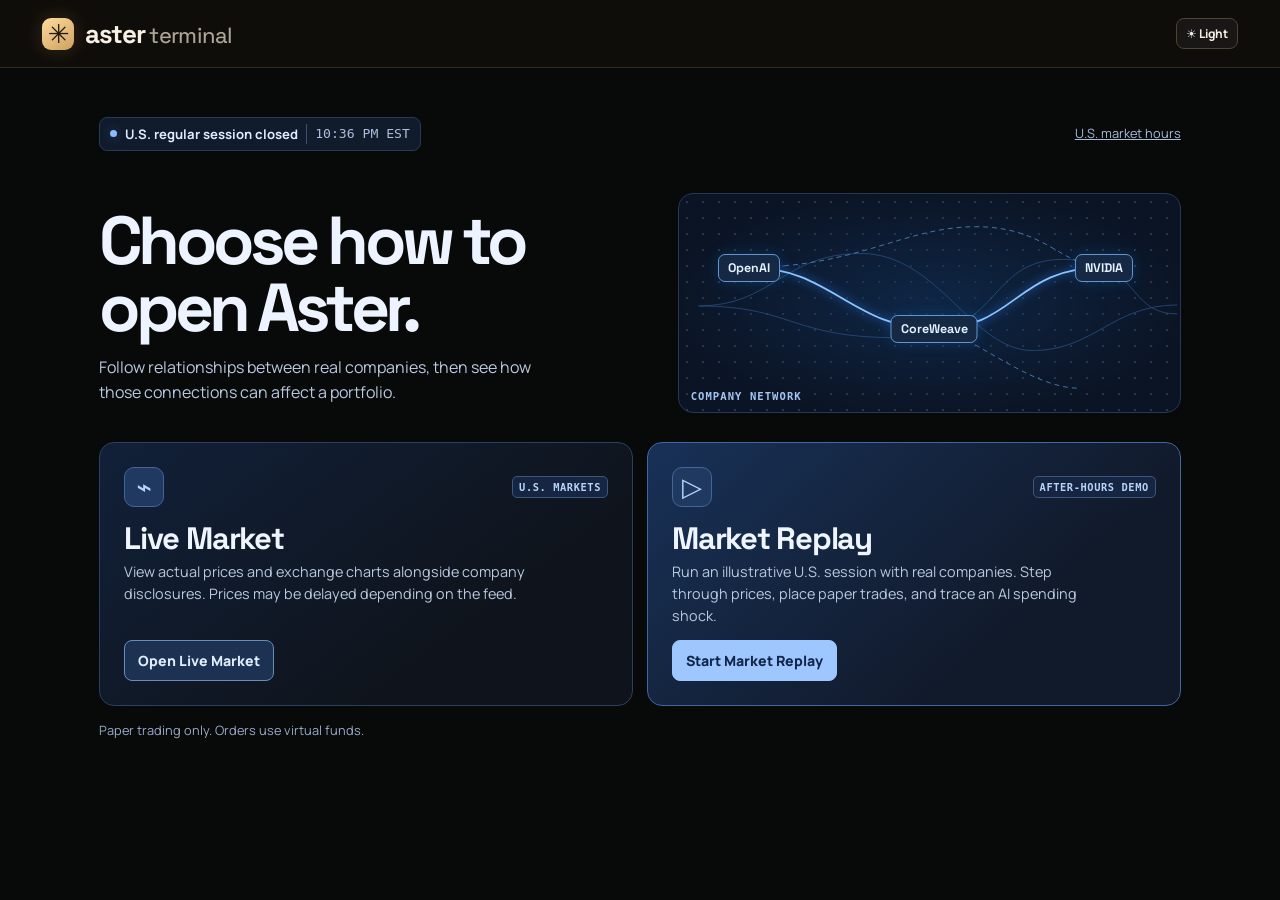
==== commit d2c85468: "Add real-company market modes, replay and blue network" ====
--- a/source/index.html
+++ b/source/index.html
@@ -6,14 +6,14 @@
 <meta name="theme-color" content="#0a0908">
 <meta name="description" content="Explore company and ETF relationships and trace simulated shocks through a portfolio.">
 <title>Aster Invest · Investing workspace</title>
-<script>try{document.documentElement.dataset.theme=localStorage.getItem('aster:theme')==='light'?'light':'dark'}catch{}</script>
+<script src="theme-init.js"></script>
 <link rel="stylesheet" href="terminal.css">
 <link rel="stylesheet" href="invest.css">
 </head>
-<body data-initial-view="overview" data-simulation-only="true">
+<body data-market-backend="static" data-initial-view="overview" data-mode="choose">
 <header class="topbar">
   <a href="#overview" class="brand" data-home-link><span class="brand-icon" aria-hidden="true">✳</span><span>aster<span class="brand-second"> terminal</span></span></a>
-  <nav aria-label="Workspace" class="workspace-nav">
+  <nav aria-label="Workspace" class="workspace-nav" id="workspace-controls" hidden>
     <button type="button" class="nav" data-nav="overview">Overview</button>
     <button type="button" class="nav" data-nav="markets">Markets</button>
     <button type="button" class="nav" data-nav="watchlist">Watchlist</button>
@@ -22,9 +22,46 @@
     <button type="button" class="nav" data-nav="network">Network</button>
     <button type="button" class="nav" data-nav="trading">Trading</button>
   </nav>
-  <div class="topbar-settings"><button class="theme-toggle" type="button" id="theme-toggle" aria-pressed="false" aria-label="Light mode">☀ Light</button><div class="mode-switch" aria-label="Market mode"><span id="live-mode" hidden></span><span id="sample-mode" class="offline-mode">Simulation</span></div></div>
+  <div class="topbar-settings"><button class="theme-toggle" type="button" id="theme-toggle" aria-pressed="false" aria-label="Light mode">☀ Light</button><a href="?" class="mode-picker-link" id="mode-current" aria-label="Change market mode" title="Change market mode">Choose mode</a></div>
 </header>
-<main id="main" tabindex="-1">
+<main id="session-gate" class="session-gate" aria-labelledby="gate-title">
+  <div class="gate-top">
+    <div class="gate-market" id="gate-session"><span class="session-dot" aria-hidden="true"></span><strong id="gate-session-label">U.S. equities</strong><time id="gate-market-clock"></time></div>
+    <a class="gate-hours" href="https://www.nyse.com/trade/hours-calendars" target="_blank" rel="noopener noreferrer">U.S. market hours</a>
+  </div>
+  <div class="gate-hero">
+    <div class="gate-intro">
+      <h1 id="gate-title">Choose how to<br>open Aster.</h1>
+      <p>Follow relationships between real companies, then see how those connections can affect a portfolio.</p>
+    </div>
+    <div class="gate-network" aria-label="OpenAI buys cloud capacity from CoreWeave, which buys hardware from NVIDIA" role="img">
+      <svg viewBox="0 0 510 220" aria-hidden="true" preserveAspectRatio="none">
+        <path d="M20 113 C95 113 106 60 185 60 S298 158 360 158 S441 112 507 112" class="gate-trace-bg"/>
+        <path d="M20 113 C115 113 113 145 222 145 S311 66 391 66 S454 121 507 121" class="gate-trace-bg"/>
+        <path d="M71 74 C154 74 177 136 260 136 S342 74 433 74" class="gate-trace" pathLength="1"/>
+        <path d="M71 74 C181 74 230 33 302 33 S390 74 433 74" class="gate-trace-edge"/>
+        <path d="M260 136 C292 137 356 196 407 196" class="gate-trace-edge"/>
+        <circle cx="71" cy="74" r="5"/><circle cx="260" cy="136" r="5"/><circle cx="433" cy="74" r="5"/>
+      </svg>
+      <span class="gate-node gate-node-a">OpenAI</span><span class="gate-node gate-node-b">CoreWeave</span><span class="gate-node gate-node-c">NVIDIA</span>
+      <span class="gate-network-tag">COMPANY NETWORK</span>
+    </div>
+  </div>
+  <div class="gate-options" aria-label="Market modes">
+    <article class="gate-card gate-live">
+      <div class="gate-card-top"><span class="gate-card-icon" aria-hidden="true">⌁</span><span class="gate-tag">U.S. MARKETS</span></div>
+      <div><h2>Live Market</h2><p>View actual prices and exchange charts alongside company disclosures. Prices may be delayed depending on the feed.</p></div>
+      <a class="gate-action" href="?mode=live">Open Live Market</a>
+    </article>
+    <article class="gate-card gate-replay">
+      <div class="gate-card-top"><span class="gate-card-icon" aria-hidden="true">▷</span><span class="gate-tag" id="gate-replay-badge">AFTER-HOURS DEMO</span></div>
+      <div><h2>Market Replay</h2><p>Run an illustrative U.S. session with real companies. Step through prices, place paper trades, and trace an AI spending shock.</p></div>
+      <a class="gate-action" href="?mode=replay">Start Market Replay</a>
+    </article>
+  </div>
+  <p class="gate-foot">Paper trading only. Orders use virtual funds.</p>
+</main>
+<main id="main" tabindex="-1" hidden>
   <div class="ticker-strip" id="ticker-strip" aria-label="Market watch"></div>
   <div id="account-metrics" class="account-metrics" aria-label="Paper account summary"></div>
   <div class="statusbar" id="market-status" role="status">Connecting to market data…</div>
@@ -41,6 +78,7 @@
         </header>
         <div class="invest-chart-box"><canvas id="invest-market-chart" aria-label="Market performance chart" role="img"></canvas><p id="invest-chart-empty" hidden></p></div>
         <div id="invest-chart-range" class="invest-chart-range"></div>
+        <div id="overview-exchange-chart" class="exchange-chart" hidden></div>
       </article>
       <article class="invest-card invest-goal-preview" aria-labelledby="invest-plan-title">
         <header class="invest-card-head"><div><p class="invest-kicker">YOUR PLAN</p><h2 id="invest-plan-title">Saving goals</h2></div><button type="button" class="invest-text-button" data-nav="goals">View goals</button></header>
@@ -59,6 +97,7 @@
   </section>
   <section id="invest-markets" class="invest-page" aria-labelledby="invest-markets-title" hidden>
     <header class="invest-page-head"><div><p class="invest-kicker">EXPLORE</p><h1 id="invest-markets-title">Markets</h1><p>Search stocks and funds, compare day moves, and open company research.</p></div></header>
+    <section id="market-exchange-quotes" class="invest-card exchange-quotes-card" aria-label="Market quotes" hidden></section>
     <div class="invest-card invest-table-card">
       <div class="invest-toolbar">
         <label class="invest-search-control"><span class="sr-only">Search markets</span><input id="invest-market-search" type="search" placeholder="Search company or ticker" autocomplete="off"></label>
@@ -128,7 +167,7 @@
         <h1 id="trade-desk-title">Trading workspace</h1>
         <p class="lede">Manage positions, prepare baskets, and review your fills.</p>
       </div>
-      <button id="practice-basket" class="btn secondary" type="button">Load sample basket</button>
+      <div class="desk-mode-controls"><a id="desk-replay-cta" class="btn secondary" href="?mode=replay#trading" hidden>Practice in Replay</a><button id="practice-basket" class="btn secondary" type="button">Load sample basket</button></div>
     </header>
     <div class="desk-layout">
       <section class="desk-watch panel" aria-labelledby="desk-instruments-title">
@@ -166,6 +205,7 @@
             <div id="desk-chart-markers"></div>
             <p id="desk-chart-message"></p>
           </div>
+          <div id="desk-exchange-chart" class="exchange-chart" hidden></div>
           <div id="desk-chart-time" class="desk-chart-time"></div>
           <div id="desk-chart-links" class="desk-chart-links"></div>
         </section>
@@ -225,14 +265,14 @@
   <section class="panel scenario" id="portfolio" aria-labelledby="scenario-title">
     <div class="scenario-head">
       <div class="scenario-icon" aria-hidden="true">↯</div>
-      <div><p class="eyebrow">PORTFOLIO STRESS TEST</p><h2 id="scenario-title">What if Nova cuts cloud spending?</h2><p>You hold zero Nova shares. Trace the shock through a preset ₹10,000 demo portfolio.</p></div>
+      <div><p class="eyebrow">PORTFOLIO STRESS TEST</p><h2 id="scenario-title">What if Nova cuts cloud spending?</h2><p id="scenario-copy">You hold zero Nova shares. Trace the shock through a preset ₹10,000 demo portfolio.</p></div>
       <button id="run-shock" class="btn primary">Run shock</button>
     </div>
     <div id="shock-result" hidden></div>
     <details class="shock-limit" id="shock-limit">
-      <summary>Explore a ₹500 loss limit</summary>
-      <p>This separate demo starts with ₹5,000 in Atlas, ₹3,000 in GridCloud, and ₹2,000 in virtual cash.</p>
-      <label for="shock-transfer">Move Atlas exposure to virtual cash</label>
+      <summary id="shock-limit-label">Explore a ₹500 loss limit</summary>
+      <p id="shock-limit-copy">This separate demo starts with ₹5,000 in Atlas, ₹3,000 in GridCloud, and ₹2,000 in virtual cash.</p>
+      <label id="shock-transfer-label" for="shock-transfer">Move Atlas exposure to virtual cash</label>
       <select id="shock-transfer" class="desk-field"><option value="0">₹0</option><option value="1000">₹1,000</option><option value="2000">₹2,000</option><option value="5000">₹5,000</option></select>
       <output id="shock-limit-result" for="shock-transfer" aria-live="polite"></output>
     </details>
@@ -331,6 +371,9 @@
 <div class="sr-only" id="announcer" aria-live="polite"></div>
 <script defer src="sample-data.js"></script>
 <script defer src="live-data.js"></script>
+<script defer src="replay-data.js"></script>
+<script defer src="mode-ui.js"></script>
+<script defer src="exchange-ui.js"></script>
 <script defer src="paper.js"></script>
 <script defer src="market-ui.js"></script>
 <script defer src="trading-ui.js"></script>
--- a/source/invest.css
+++ b/source/invest.css
@@ -272,3 +272,171 @@
   :is(.invest-button,.invest-watch-toggle,.theme-toggle):hover { transform:translateY(-2px); }
   .node:hover .node-glyph { transform:scale(1.08); }
 }
+
+/* Startup and mode controls */
+body[data-mode="choose"] {
+  background:radial-gradient(ellipse 1050px 505px at 66% 4%,#071b35 0%,#080d17 53%,#080909 83%);
+}
+body[data-mode="choose"] .topbar { min-height:68px; }
+body[data-mode="choose"] .workspace-nav,body[data-mode="choose"] .mode-picker-link { display:none; }
+.mode-picker-link {
+  display:inline-flex;align-items:center;min-height:32px;padding:4px 10px;border-radius:8px;
+  border:1px solid #314972;background:#14213a;color:#c2d9ff;
+  text-decoration:none;font:700 12px var(--font);white-space:nowrap;
+}
+.mode-picker-link::after { content:"";width:6px;height:6px;border-right:1.5px solid currentColor;border-bottom:1.5px solid currentColor;transform:rotate(45deg);margin:-4px 0 0 8px; }
+.mode-picker-link:hover { border-color:#7caeff; }
+.session-gate { max-width:1184px;margin:0 auto;padding:clamp(24px,5.4vh,56px) clamp(16px,4vw,52px) 22px; }
+.gate-top { display:flex;justify-content:space-between;align-items:center;gap:12px; }
+.gate-market {
+  display:inline-flex;align-items:center;gap:8px;flex-wrap:wrap;max-width:100%;padding:6px 10px;border:1px solid #273b56;
+  border-radius:8px;background:#101b2c;color:#e1edff;font-size:.82rem;
+}
+.gate-market time { padding-left:8px;border-left:1px solid #3d5272;color:#adbedb;font-family:var(--mono); }
+.session-dot { width:7px;height:7px;border-radius:50%;background:#8cbaff;box-shadow:0 0 12px #73a9ff55;flex:none; }
+.gate-market[data-state=open] .session-dot { background:#63dcb3;box-shadow:0 0 12px #63dcb366; }
+.gate-hours { color:#a6bddb;font-size:.8rem; }
+.gate-hero {
+  display:grid;grid-template-columns:minmax(0,1.1fr) minmax(0,1fr);gap:25px;align-items:center;
+  margin:clamp(24px,4.7vh,48px) 0 29px;
+}
+.gate-intro h1 { font:700 clamp(42px,5.3vw,76px)/.98 var(--display);letter-spacing:-.071em;color:#edf4ff; }
+.gate-intro p { max-width:460px;margin-top:14px;color:#bac9df;font-size:1rem;line-height:1.55; }
+.gate-network {
+  position:relative;min-height:220px;border-radius:15px;overflow:hidden;border:1px solid #273754;
+  background:radial-gradient(ellipse at center,#102e54b0,transparent 75%),radial-gradient(circle,#6b97cb47 1px,transparent 1px),#0b1424;
+  background-size:auto,16px 16px,auto;
+}
+.gate-network svg { display:block;position:absolute;inset:0;width:100%;height:100%;fill:none; }
+.gate-network .gate-trace { stroke:#8bc5ff;stroke-width:1.8;filter:drop-shadow(0 0 5px #3289ff); }
+.gate-trace-bg { stroke:#294f7f;stroke-width:.8; }
+.gate-trace-edge { stroke:#5087bc;stroke-width:.85;stroke-dasharray:5 4; }
+.gate-network circle { fill:#9bd6ff;filter:drop-shadow(0 0 6px #3891ff); }
+.gate-node {
+  position:absolute;transform:translate(-50%,-50%);padding:5px 9px;border:1px solid #6594cd;border-radius:7px;
+  background:#152944;box-shadow:0 0 14px #1189fc36;color:#e4f1ff;font:680 .78rem var(--display);white-space:nowrap;
+}
+.gate-node-a { left:14%;top:33.64%; }.gate-node-b { left:51%;top:61.82%; }.gate-node-c { left:84.9%;top:33.64%; }
+.gate-network-tag { position:absolute;left:12px;bottom:10px;color:#a3c5f5;font:700 .66rem var(--mono);letter-spacing:.10em; }
+.gate-options { display:grid;grid-template-columns:repeat(2,minmax(0,1fr));gap:14px; }
+.gate-card {
+  display:flex;flex-direction:column;align-items:flex-start;justify-content:flex-start;gap:14px;
+  padding:clamp(16px,2.4vw,24px);min-width:0;border:1px solid #2a415f;border-radius:15px;
+  background:linear-gradient(143deg,#112039,#0f141c 70%);color:#eef5ff;
+}
+.gate-replay { background:linear-gradient(138deg,#183157,#111a2b 69%);border-color:#4265a3; }
+.gate-card-top { width:100%;display:flex;align-items:center;justify-content:space-between;gap:12px; }
+.gate-card-icon { display:grid;place-items:center;width:40px;height:40px;border-radius:10px;background:#203961;border:1px solid #42659a;color:#b3d5ff;font:750 26px var(--display); }
+.gate-tag { padding:4px 6px;border:1px solid #3b5780;border-radius:5px;background:#162642;color:#b8d3f8;font:700 .65rem var(--mono);letter-spacing:.055em;text-align:right; }
+.gate-card h2 { font:700 clamp(22px,2.8vw,31px)/1.1 var(--display);letter-spacing:-.04em; }
+.gate-card p { margin-top:6px;max-width:410px;font-size:.9rem;color:#b9c9df;line-height:1.5; }
+.gate-action {
+  margin-top:auto;display:inline-flex;align-items:center;min-height:41px;padding:8px 13px;border:1px solid #688dbb;
+  border-radius:8px;text-decoration:none;color:#e0edff;background:#1d3252;font-size:.88rem;font-weight:800;
+}
+.gate-action:hover { background:#2a4368; }
+.gate-replay .gate-action { background:#9fc7ff;border-color:#9fc7ff;color:#10264a; }
+.gate-replay .gate-action:hover { background:#c1dbff; }
+.gate-foot { margin-top:15px;color:#9aacca;font-size:.8rem; }
+@media (prefers-reduced-motion:no-preference) {
+  @keyframes gate-edge-flow { from { stroke-dashoffset:1; } to { stroke-dashoffset:0; } }
+  .gate-network .gate-trace { stroke-dasharray:1;animation:gate-edge-flow 1.05s ease-out both; }
+  .gate-card { transition:transform .18s ease,border-color .18s ease; }
+  .gate-card:hover { transform:translateY(-3px);border-color:#84ace9; }
+}
+@media(max-width:740px) {
+  .gate-hero { grid-template-columns:1fr;gap:16px;margin:24px 0 18px; }
+  .gate-intro h1 br { display:none; }
+  .gate-network { min-height:134px; }
+  .gate-network-tag { bottom:5px; }
+  .gate-node { font-size:.72rem; }
+  .session-gate { padding-top:19px; }
+}
+@media(max-width:480px) {
+  .gate-options { grid-template-columns:1fr;gap:9px; }
+  .gate-card { gap:9px; }
+  .gate-network { display:none; }
+  .gate-intro h1 { font-size:clamp(41px,10vw,52px); }
+  .gate-hours { flex:none;text-align:right; }
+  .gate-market time { border:0;padding:0; }
+  .mode-picker-link { padding-inline:6px;font-size:11px; }
+  .mode-picker-link::after { margin-left:4px; }
+}
+[data-theme="light"] body[data-mode="choose"] { background:radial-gradient(ellipse at 74% 0%,#d8e8ff,#f2f6fa 68%); }
+[data-theme="light"] :is(.gate-intro h1,.gate-market,.gate-card,.gate-card h2) { color:#173356; }
+[data-theme="light"] :is(.gate-intro p,.gate-card p,.gate-market time,.gate-hours,.gate-foot) { color:#435d7b; }
+[data-theme="light"] .gate-market { background:#f4f8ff;border-color:#b8cde7; }
+[data-theme="light"] .gate-market time { border-color:#b0c0d4; }
+[data-theme="light"] .gate-network { border-color:#a8c1e4;background:radial-gradient(circle,#759bc44d 1px,transparent 1px),#e1eeff;background-size:16px 16px,auto; }
+[data-theme="light"] .gate-network .gate-trace { stroke:#2752a1; }
+[data-theme="light"] .gate-network circle { fill:#2863b7; }
+[data-theme="light"] .gate-network-tag { color:#345e95; }
+[data-theme="light"] .gate-card { background:#ffffffd9;border-color:#b2c7e3; }
+[data-theme="light"] .gate-replay { background:#e4efff;border-color:#91add7; }
+[data-theme="light"] :is(.gate-tag,.gate-card-icon,.mode-picker-link) { background:#e2eeff;border-color:#a8bce0;color:#214779; }
+[data-theme="light"] .gate-action { background:#f0f6ff;color:#163e72;border-color:#a8bce0; }
+[data-theme="light"] .gate-replay .gate-action { background:#2255a1;color:#fff;border-color:#2255a1; }
+
+/* Exchange charts and the market session ribbon */
+body[data-website=true] .statusbar:not([hidden]) { display:flex;align-items:center;justify-content:space-between;gap:9px;flex-wrap:wrap;margin-bottom:6px; }
+.statusbar[data-state=public],.statusbar[data-state=closed] { background:#111e31;border-color:#334967;color:#cdddf5; }
+.replay-link { color:#acd0ff;font-size:.84rem;font-weight:800;text-underline-offset:.19em; }
+.desk-mode-controls { display:flex;flex-wrap:wrap;gap:6px; }
+.desk-mode-controls a { text-decoration:none; }
+.exchange-chart,.exchange-quotes-card { --exchange-height:340px;padding:3px 12px 6px; }
+#research-exchange-chart { --exchange-height:365px;padding-inline:0;margin:7px 0; }
+.exchange-quotes-card { --exchange-height:375px;margin-bottom:12px; }
+.exchange-chart .tradingview-widget-container__widget,
+.exchange-quotes-card .tradingview-widget-container__widget { height:var(--exchange-height);width:100%; }
+.exchange-chart iframe,.exchange-quotes-card iframe { width:100%;height:100%;border:0; }
+.exchange-source { color:var(--soft);padding-block:5px;text-align:left;font-size:12px;line-height:1.4; }
+.exchange-source a { color:#8dbdff; }
+.exchange-unavailable { margin:0 0 2px;color:var(--soft);font-size:13px; }
+.exchange-chart .tradingview-widget-container__widget:not(:has(iframe)),
+.exchange-quotes-card .tradingview-widget-container__widget:not(:has(iframe)) { height:0; }
+[data-theme="light"] :is(.exchange-source a,.replay-link) { color:#235b9a; }
+@media(max-width:625px) {
+  .exchange-chart,.exchange-quotes-card { --exchange-height:290px;padding-inline:6px; }
+}
+
+/* The network encodes types with blue shades and distinct line patterns. */
+.graph-shell { border-color:#263c60;background:#081224; }
+#graph {
+  background:radial-gradient(ellipse at 52% 54%,#102c5299,transparent 72%),
+    radial-gradient(circle,#577bad3b 1px,transparent 1px),#081224;
+  background-size:auto,18px 18px,auto;scrollbar-color:#385882 #0b1629;
+}
+.lane { border-color:#375a8c80; }
+.lane span { background:#142744;color:#c3dafa;border-color:#385882; }
+.node[data-group] .node-glyph { background:#132846;border-color:#4c76ad;color:#d8eaff;box-shadow:0 0 0 4px #0d1a2b,0 0 12px #4a98ff26; }
+.node[data-group="0"] .node-glyph { background:#172649;border-color:#5b75be; }
+.node[data-group="1"] .node-glyph { background:#143454;border-color:#578ac3; }
+.node[data-group="2"] .node-glyph { background:#102f5d;border-color:#4e8cdd; }
+.node[data-group="3"] .node-glyph { background:#1a2b4c;border-color:#5b82be; }
+.node[data-group]:is(:hover,.selected) .node-glyph {
+  background:#a6d5ff;border-color:#d7eeff;color:#102b4e;box-shadow:0 0 0 4px #65a9ff3d,0 0 22px #2e83ff87;
+}
+.node.shocked .node-glyph { outline-color:#8fceff;box-shadow:0 0 19px #92c9ff91; }
+.node[aria-expanded=true] .node-glyph { outline-color:#91befa; }
+.node-name { background:#101e34ed;color:#dbeaff;box-shadow:0 0 8px #040c1d; }
+.node.selected .node-name { color:#d0e9ff; }
+.funding { --edge:#9acbff; }.spend { --edge:#4c9bff; }.holding { --edge:#7190ed; }.partner { --edge:#4877b1; }
+.filters .dot { display:inline-block;width:14px;height:0;border-top:2px solid var(--edge);border-radius:0;background:transparent; }
+.filters .spend,.filters .holding { border-top-style:dashed; }
+.filters .partner { border-top-style:dotted; }
+body .scenario .path-label { color:#9dceff!important; }
+[data-theme="light"] body .graph-shell { border-color:#b0c6e5;background:#edf5ff; }
+[data-theme="light"] body #graph {
+  background:radial-gradient(ellipse at 50% 48%,#cfdef7,transparent 73%),radial-gradient(circle,#6487c145 1px,transparent 1px),#edf5ff;
+  background-size:auto,18px 18px,auto;scrollbar-color:#8aa8d3 #e4edfa;
+}
+[data-theme="light"] body .lane span { background:#edf5ff;color:#285084;border-color:#96b0d6; }
+[data-theme="light"] body .node[data-group] .node-glyph { background:#f0f6ff;color:#225087;border-color:#8faad2;box-shadow:0 0 0 4px #e4eefc; }
+[data-theme="light"] body .node[data-group]:is(:hover,.selected) .node-glyph { background:#b8d9ff;color:#143660;border-color:#5687d5;box-shadow:0 0 0 4px #aecdfa7a; }
+[data-theme="light"] body :is(.node-name,.node.selected .node-name) { color:#22446a;background:#f1f7ff;box-shadow:none; }
+[data-theme="light"] .funding { --edge:#2454aa; }[data-theme="light"] .spend { --edge:#0573ae; }
+[data-theme="light"] .holding { --edge:#3956b9; }[data-theme="light"] .partner { --edge:#365e88; }
+[data-theme="light"] body .scenario .path-label { color:#2454aa!important; }
+.chart-legend { flex-wrap:wrap;gap:4px 8px; }
+.chart-legend .chart-peer { color:#8dc6ff; }
+[data-theme="light"] .chart-legend .chart-peer { color:#2468a2; }
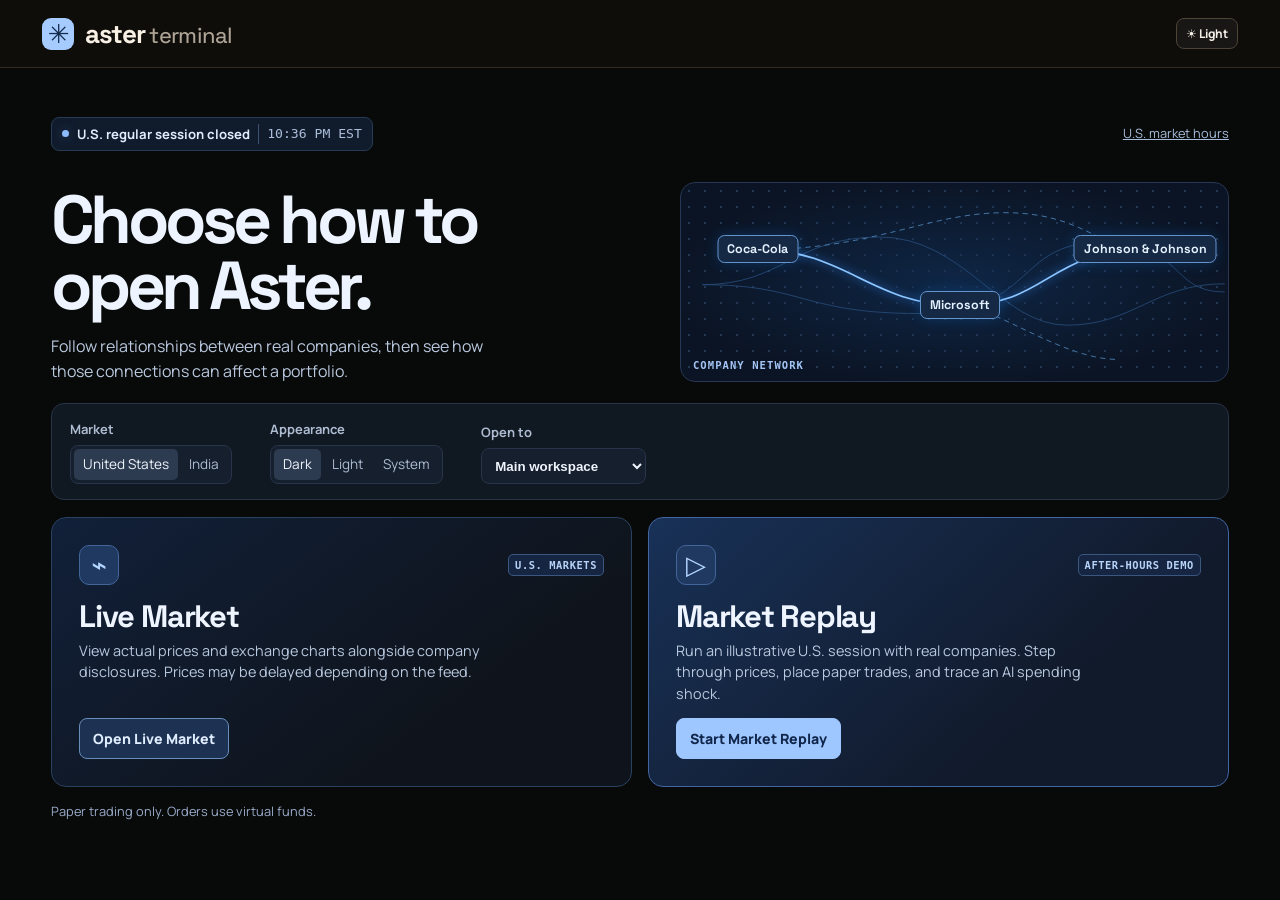
==== commit 263de800: "Put a multi-sector company network on the Aster homepage" ====
--- a/source/index.html
+++ b/source/index.html
@@ -22,19 +22,19 @@
     <button type="button" class="nav" data-nav="network">Network</button>
     <button type="button" class="nav" data-nav="trading">Trading</button>
   </nav>
-  <div class="topbar-settings"><button class="theme-toggle" type="button" id="theme-toggle" aria-pressed="false" aria-label="Light mode">☀ Light</button><a href="?" class="mode-picker-link" id="mode-current" aria-label="Change market mode" title="Change market mode">Choose mode</a></div>
+  <div class="topbar-settings"><label id="workspace-region-control" class="region-select" hidden><span class="sr-only">Market region</span><select id="workspace-region"><option value="us">United States</option><option value="india">India</option></select></label><button class="theme-toggle" type="button" id="theme-toggle" aria-pressed="false" aria-label="Light mode">☀ Light</button><a href="?" class="mode-picker-link" id="mode-current" aria-label="Change market mode" title="Change market mode">Choose mode</a></div>
 </header>
 <main id="session-gate" class="session-gate" aria-labelledby="gate-title">
   <div class="gate-top">
     <div class="gate-market" id="gate-session"><span class="session-dot" aria-hidden="true"></span><strong id="gate-session-label">U.S. equities</strong><time id="gate-market-clock"></time></div>
-    <a class="gate-hours" href="https://www.nyse.com/trade/hours-calendars" target="_blank" rel="noopener noreferrer">U.S. market hours</a>
+    <a class="gate-hours" id="gate-hours" href="https://www.nyse.com/trade/hours-calendars" target="_blank" rel="noopener noreferrer">U.S. market hours</a>
   </div>
   <div class="gate-hero">
     <div class="gate-intro">
       <h1 id="gate-title">Choose how to<br>open Aster.</h1>
       <p>Follow relationships between real companies, then see how those connections can affect a portfolio.</p>
     </div>
-    <div class="gate-network" aria-label="OpenAI buys cloud capacity from CoreWeave, which buys hardware from NVIDIA" role="img">
+    <div class="gate-network" id="gate-network" aria-label="Coca-Cola committed to buy Microsoft cloud services. Microsoft also announced a digital surgery partnership with Johnson &amp; Johnson." role="img">
       <svg viewBox="0 0 510 220" aria-hidden="true" preserveAspectRatio="none">
         <path d="M20 113 C95 113 106 60 185 60 S298 158 360 158 S441 112 507 112" class="gate-trace-bg"/>
         <path d="M20 113 C115 113 113 145 222 145 S311 66 391 66 S454 121 507 121" class="gate-trace-bg"/>
@@ -43,20 +43,25 @@
         <path d="M260 136 C292 137 356 196 407 196" class="gate-trace-edge"/>
         <circle cx="71" cy="74" r="5"/><circle cx="260" cy="136" r="5"/><circle cx="433" cy="74" r="5"/>
       </svg>
-      <span class="gate-node gate-node-a">OpenAI</span><span class="gate-node gate-node-b">CoreWeave</span><span class="gate-node gate-node-c">NVIDIA</span>
+      <span class="gate-node gate-node-a">Coca-Cola</span><span class="gate-node gate-node-b">Microsoft</span><span class="gate-node gate-node-c">Johnson &amp; Johnson</span>
       <span class="gate-network-tag">COMPANY NETWORK</span>
     </div>
+  </div>
+  <div class="gate-settings">
+    <div class="gate-setting"><span id="gate-region-label">Market</span><nav class="gate-controls" aria-labelledby="gate-region-label"><a data-gate-region="us" href="?">United States</a><a data-gate-region="india" href="?region=india">India</a></nav></div>
+    <fieldset class="gate-setting"><legend>Appearance</legend><div class="gate-controls gate-themes"><label><input type="radio" name="gate-theme" value="dark" checked>Dark</label><label><input type="radio" name="gate-theme" value="light">Light</label><label><input type="radio" name="gate-theme" value="system">System</label></div></fieldset>
+    <label class="gate-setting" for="gate-start"><span>Open to</span><select id="gate-start" aria-label="Open to"><option value="overview">Main workspace</option><option value="network">Company network</option><option value="trading">Trading desk</option></select></label>
   </div>
   <div class="gate-options" aria-label="Market modes">
     <article class="gate-card gate-live">
-      <div class="gate-card-top"><span class="gate-card-icon" aria-hidden="true">⌁</span><span class="gate-tag">U.S. MARKETS</span></div>
-      <div><h2>Live Market</h2><p>View actual prices and exchange charts alongside company disclosures. Prices may be delayed depending on the feed.</p></div>
-      <a class="gate-action" href="?mode=live">Open Live Market</a>
+      <div class="gate-card-top"><span class="gate-card-icon" aria-hidden="true">⌁</span><span class="gate-tag" id="gate-live-badge">U.S. MARKETS</span></div>
+      <div><h2>Live Market</h2><p id="gate-live-description">View actual prices and exchange charts alongside company disclosures. Prices may be delayed depending on the feed.</p></div>
+      <a class="gate-action" id="gate-live-action" href="?mode=live">Open Live Market</a>
     </article>
     <article class="gate-card gate-replay">
       <div class="gate-card-top"><span class="gate-card-icon" aria-hidden="true">▷</span><span class="gate-tag" id="gate-replay-badge">AFTER-HOURS DEMO</span></div>
-      <div><h2>Market Replay</h2><p>Run an illustrative U.S. session with real companies. Step through prices, place paper trades, and trace an AI spending shock.</p></div>
-      <a class="gate-action" href="?mode=replay">Start Market Replay</a>
+      <div><h2>Market Replay</h2><p id="gate-replay-description">Run an illustrative U.S. session with real companies. Step through prices, place paper trades, and trace an AI spending shock.</p></div>
+      <a class="gate-action" id="gate-replay-action" href="?mode=replay">Start Market Replay</a>
     </article>
   </div>
   <p class="gate-foot">Paper trading only. Orders use virtual funds.</p>
@@ -66,32 +71,42 @@
   <div id="account-metrics" class="account-metrics" aria-label="Paper account summary"></div>
   <div class="statusbar" id="market-status" role="status">Connecting to market data…</div>
   <section id="invest-overview" class="invest-page" aria-labelledby="invest-overview-title" hidden>
-    <header class="invest-page-head">
-      <div><p class="invest-kicker">ASTER INVEST</p><h1 id="invest-overview-title">Investing overview</h1><p>Explore the market, practise trades, and track what you’re saving for.</p></div>
-      <button class="invest-button primary" type="button" data-nav="markets">Explore markets <span aria-hidden="true">↗</span></button>
+    <div id="overview-network-slot"></div>
+    <header class="invest-page-head overview-head">
+      <div><p class="invest-kicker" id="overview-market-label">U.S. EQUITIES</p><h2 id="invest-overview-title">Price history</h2></div>
+      <button class="invest-button primary" type="button" data-nav="markets">Explore markets</button>
     </header>
-    <div class="invest-hero">
-      <article class="invest-card invest-market-card" aria-labelledby="invest-chart-title">
-        <header class="invest-card-head">
-          <div><p class="invest-kicker" id="invest-index-label">MARKET SNAPSHOT</p><h2 id="invest-chart-title">Market 500</h2><div class="invest-index-value"><strong id="invest-index-value"></strong><span id="invest-index-change"></span></div></div>
+    <article class="invest-card invest-market-card" id="overview-chart-panel" aria-labelledby="invest-chart-title">
+      <header class="panel-header overview-chart-head">
+        <div class="overview-company">
+          <div id="overview-company-mark" aria-hidden="true"></div>
+          <div>
+          <p class="invest-kicker" id="invest-index-label">PRICE HISTORY</p>
+          <h2 id="invest-chart-title">NVIDIA</h2>
+          <div class="invest-index-value"><strong id="invest-index-value"></strong><span id="invest-index-change"></span></div>
+          </div>
+        </div>
+        <div class="overview-chart-controls">
+          <label class="overview-ticker-label"><span>Company</span><select id="overview-ticker" aria-label="Chart company"></select></label>
           <div id="invest-periods" class="invest-pills" aria-label="Overview chart timeframe"></div>
-        </header>
-        <div class="invest-chart-box"><canvas id="invest-market-chart" aria-label="Market performance chart" role="img"></canvas><p id="invest-chart-empty" hidden></p></div>
-        <div id="invest-chart-range" class="invest-chart-range"></div>
-        <div id="overview-exchange-chart" class="exchange-chart" hidden></div>
-      </article>
-      <article class="invest-card invest-goal-preview" aria-labelledby="invest-plan-title">
-        <header class="invest-card-head"><div><p class="invest-kicker">YOUR PLAN</p><h2 id="invest-plan-title">Saving goals</h2></div><button type="button" class="invest-text-button" data-nav="goals">View goals</button></header>
-        <div id="invest-goal-preview"></div>
-      </article>
-    </div>
+          <button type="button" id="overview-expand" class="invest-button secondary" aria-pressed="false">Expand chart</button>
+        </div>
+      </header>
+      <div class="invest-chart-box"><canvas id="invest-market-chart" aria-label="Company price chart" role="img"></canvas><p id="invest-chart-empty" hidden></p><output id="overview-chart-tooltip" hidden></output></div>
+      <div id="invest-chart-range" class="invest-chart-range"></div>
+      <div id="overview-exchange-chart" class="exchange-chart" hidden></div>
+    </article>
     <div id="invest-metrics" class="invest-metrics" aria-label="Virtual account snapshot"></div>
     <div class="invest-overview-bottom">
       <article class="invest-card invest-movers" aria-labelledby="invest-movers-title"><header class="invest-card-head"><h2 id="invest-movers-title">Market movers</h2><button class="invest-text-button" type="button" data-nav="markets">See all</button></header><div id="invest-movers"></div></article>
+      <article class="invest-card invest-goal-preview" aria-labelledby="invest-plan-title">
+        <header class="invest-card-head"><h2 id="invest-plan-title">Saving goals</h2><button type="button" class="invest-text-button" data-nav="goals">View goals</button></header>
+        <div id="invest-goal-preview"></div>
+      </article>
       <article class="invest-card invest-risk-card">
         <div class="invest-network-art" aria-hidden="true"><i></i><i></i><i></i><b></b><b></b><b></b><b></b></div>
-        <div><p class="invest-kicker">COMPANY NETWORK</p><h2>How does a shock reach you?</h2><p>Follow a change at one company through suppliers, fund holdings, and the demo portfolio.</p>
-        <button class="invest-button secondary" type="button" data-nav="network">Open company network <span aria-hidden="true">↗</span></button></div>
+        <div><h2>How does a shock reach you?</h2><p>Follow a change at one company through suppliers, fund holdings, and the demo portfolio.</p>
+        <button class="invest-button secondary" type="button" id="overview-risk">Open stress test <span aria-hidden="true">↗</span></button></div>
       </article>
     </div>
   </section>
@@ -118,9 +133,10 @@
     <div id="invest-goal-cards" class="invest-goals-grid"></div>
     <p class="invest-goal-note">Estimates use your saved amount and monthly contribution. Adding a goal does not change your paper cash.</p>
   </section>
-  <section id="network-view" aria-label="Company network">
+  <div id="network-route-slot">
+  <section id="network-view" aria-labelledby="network-title" hidden>
   <div class="intro">
-    <div><h1>Company network</h1><p class="lede">Trace who funds whom and how one shock can reach your portfolio.</p></div>
+    <div><h1 id="network-title">Company network</h1><p class="lede" id="network-description">Follow investments, supplier ties, partnerships and industry peers across the market.</p></div>
     <div class="search" id="search-wrap">
       <label class="sr-only" for="search">Search companies, tickers or sectors</label>
       <span class="search-icon" aria-hidden="true"></span>
@@ -135,12 +151,16 @@
         <div><h2 id="map-title">Relationship map</h2><p id="map-count"></p></div>
         <div class="map-actions"><button class="btn secondary compact" id="isolate" aria-pressed="false"><span aria-hidden="true">◎</span> Focus node</button><button type="button" class="btn secondary compact" id="pulse-toggle" aria-pressed="true">Glow</button></div>
       </header>
+      <div class="map-toolbar">
       <div class="filters" role="group" aria-label="Filter relationships" id="filters">
         <button data-filter="all" class="filter active" aria-pressed="true">All links</button>
         <button data-filter="funding" class="filter" aria-pressed="false"><i class="dot funding"></i>Equity</button>
         <button data-filter="spend" class="filter" aria-pressed="false"><i class="dot spend"></i>Purchases</button>
         <button data-filter="holding" class="filter" aria-pressed="false"><i class="dot holding"></i>Fund holdings</button>
         <button data-filter="partner" class="filter" aria-pressed="false"><i class="dot partner"></i>Partnerships</button>
+        <button data-filter="peer" class="filter" aria-pressed="false"><i class="dot peer"></i>Industry peers</button>
+      </div>
+      <label class="map-sector" for="map-sector"><span class="sr-only">Featured sector</span><select id="map-sector"><option value="">All sectors</option></select></label>
       </div>
       <div class="graph-shell">
         <div id="graph" tabindex="0" role="region" aria-label="Interactive company relationship map. Pan horizontally on small screens.">
@@ -148,7 +168,7 @@
         </div>
         <div class="zoom" role="group" aria-label="Map zoom"><button id="zoom-out" aria-label="Zoom out">−</button><button id="zoom-reset" aria-label="Fit map">Fit</button><button id="zoom-in" aria-label="Zoom in">+</button></div>
       </div>
-      <footer class="map-footer"><span class="map-hint">Select a company to open its profile.</span><span id="map-filter-note" aria-live="polite"></span></footer>
+      <footer class="map-footer"><span class="map-hint"><span class="map-pan-hint">Swipe to explore · </span>Select a company to follow its links.</span><span id="map-filter-note" aria-live="polite"></span></footer>
     </section>
     <aside class="panel inspector" aria-labelledby="entity-title" id="company-panel">
       <div id="entity"></div>
@@ -160,6 +180,7 @@
     </aside>
   </div>
   </section>
+  </div>
   <section id="trade-desk" aria-labelledby="trade-desk-title" hidden>
     <header class="desk-intro">
       <div>
@@ -371,8 +392,10 @@
 <div class="sr-only" id="announcer" aria-live="polite"></div>
 <script defer src="sample-data.js"></script>
 <script defer src="live-data.js"></script>
+<script defer src="india-data.js"></script>
+<script defer src="market-coverage.js"></script>
+<script defer src="mode-ui.js"></script>
 <script defer src="replay-data.js"></script>
-<script defer src="mode-ui.js"></script>
 <script defer src="exchange-ui.js"></script>
 <script defer src="paper.js"></script>
 <script defer src="market-ui.js"></script>
@@ -380,6 +403,7 @@
 <script defer src="research-ui.js"></script>
 <script defer src="portfolio-ui.js"></script>
 <script defer src="invest-ui.js"></script>
+<script defer src="company-marks.js"></script>
 <script defer src="terminal.js"></script>
 </body>
 </html>
--- a/source/invest.css
+++ b/source/invest.css
@@ -440,3 +440,383 @@
 .chart-legend { flex-wrap:wrap;gap:4px 8px; }
 .chart-legend .chart-peer { color:#8dc6ff; }
 [data-theme="light"] .chart-legend .chart-peer { color:#2468a2; }
+
+/* Workspace layout and chart sizing */
+body {
+  --ws-bg:#0a0e15;
+  --ws-surface:#101822;
+  --ws-raised:#151f2d;
+  --ws-line:#273449;
+  --ws-text:#eff4fc;
+  --ws-soft:#afbdd2;
+  --ws-accent:#a6ccff;
+}
+[data-theme="light"] body {
+  --ws-bg:#f0f4fa;
+  --ws-surface:#fff;
+  --ws-raised:#f5f8fd;
+  --ws-line:#d3dfed;
+  --ws-text:#172b48;
+  --ws-soft:#526783;
+  --ws-accent:#24559d;
+}
+body:not([data-mode="choose"]) { background:var(--ws-bg); }
+body:not([data-mode="choose"]) .topbar {
+  min-height:76px;
+  background:color-mix(in srgb,var(--ws-surface) 94%,transparent);
+  border-color:var(--ws-line);
+}
+body:not([data-mode="choose"]) .workspace-nav { background:var(--ws-raised);border-color:var(--ws-line); }
+body:not([data-mode="choose"]) .nav { color:var(--ws-soft);padding:7px clamp(8px,1.05vw,17px); }
+body:not([data-mode="choose"]) .nav.active {
+  background:color-mix(in srgb,var(--ws-accent) 13%,var(--ws-surface));
+  color:var(--ws-text);border-color:color-mix(in srgb,var(--ws-accent) 40%,var(--ws-line));
+}
+body .brand-icon { background:#a6ccff;color:#132b4c;box-shadow:none; }
+body:not([data-mode="choose"]) :is(.brand,.invest-page-head h1,.intro h1,.desk-intro h1) { color:var(--ws-text); }
+body:not([data-mode="choose"]) :is(.brand-second,.lede,.invest-page-head p:not(.invest-kicker)) { color:var(--ws-soft); }
+#main { width:100%;max-width:1880px;padding:24px clamp(18px,3.2vw,58px) 0; }
+body[data-website=true] #main { max-width:1880px; }
+#main :is(.invest-card,.panel,.invest-stat,.metric) {
+  border-color:var(--ws-line);background-color:var(--ws-surface);box-shadow:none;
+}
+#main :is(.invest-page-head,.intro,.desk-intro) { margin:0;padding:26px 0 24px; }
+#main .invest-page-head h1 { font-size:clamp(38px,4.1vw,64px);font-weight:650;letter-spacing:-.065em; }
+#main .invest-page-head p:not(.invest-kicker) { font-size:16px;margin-top:8px; }
+#main :is(.invest-kicker,.eyebrow) { color:var(--ws-accent); }
+#main .invest-button.primary {
+  background:var(--ws-accent);border-color:var(--ws-accent);color:var(--ws-bg);
+  padding:10px 15px;
+}
+[data-theme="light"] #main .invest-button.primary { color:#fff; }
+
+.region-select select,.overview-ticker-label select,.gate-setting select {
+  border:1px solid var(--ws-line);border-radius:8px;background:var(--ws-raised);color:var(--ws-text);
+  font-weight:700;margin:0;min-height:36px;padding:6px 9px;max-width:100%;
+}
+.region-select select { font-size:13px; }
+.gate-setting select { min-width:165px; }
+.gate-settings {
+  display:grid;grid-template-columns:max-content max-content minmax(0,1fr);gap:clamp(12px,3vw,38px);
+  align-items:end;margin-bottom:17px;padding:15px 18px;
+  background:var(--ws-surface);border:1px solid var(--ws-line);border-radius:13px;color:var(--ws-text);
+}
+.gate-setting { display:grid;gap:6px;margin:0;padding:0;border:0;min-width:0;justify-items:start; }
+.gate-setting legend,.gate-setting>span { padding:0;color:var(--ws-soft);font-size:.81rem;font-weight:680; }
+.gate-setting legend { margin-bottom:6px; }
+.gate-controls {
+  display:flex;align-items:center;gap:2px;min-height:36px;padding:3px;
+  background:var(--ws-raised);border:1px solid var(--ws-line);border-radius:8px;
+}
+.gate-controls :is(a,label) {
+  display:block;position:relative;padding:5px 9px;
+  color:var(--ws-soft);font-size:.85rem;text-decoration:none;border-radius:5px;cursor:pointer;
+}
+.gate-controls a[aria-current=true],.gate-controls label:has(input:checked) {
+  color:var(--ws-text);background:color-mix(in srgb,var(--ws-accent) 16%,var(--ws-raised));
+}
+.gate-controls input { position:absolute;opacity:0;inset:0;width:100%;height:100%;margin:0;cursor:pointer; }
+.gate-controls label:has(input:focus-visible) { outline:2px solid var(--ws-accent);outline-offset:2px; }
+.session-gate { max-width:1330px; }
+.gate-options { gap:16px; }
+.gate-settings + .gate-options .gate-card { padding:clamp(18px,2.5vw,27px); }
+.gate-hero { margin-top:clamp(18px,3.2vh,35px);margin-bottom:20px; }
+.gate-network { min-height:200px; }
+
+#main .statusbar:not([hidden]) {
+  margin:0;font-size:13px;line-height:1.5;border-color:var(--ws-line);
+  background:var(--ws-surface);color:var(--ws-soft);
+}
+#main .statusbar strong { color:var(--ws-text); }
+#main .statusbar .replay-actions button { border-color:var(--ws-line);background:var(--ws-raised);color:var(--ws-text); }
+#main .statusbar .replay-actions button:hover { border-color:var(--ws-accent); }
+#main .replay-link { color:var(--ws-accent); }
+
+#main #overview-chart-panel {
+  background:var(--ws-surface);border:1px solid var(--ws-line);border-radius:18px;
+  overflow:hidden;min-width:0;
+}
+.overview-chart-head {
+  display:flex;align-items:center;justify-content:space-between;gap:18px;flex-wrap:wrap;
+  padding:clamp(16px,2vw,26px);
+}
+.overview-chart-head h2 { color:var(--ws-text);font-size:clamp(24px,2.5vw,35px);line-height:1.1;margin:4px 0;letter-spacing:-.048em; }
+.overview-chart-head .invest-index-value { margin-top:6px;color:var(--ws-text); }
+.overview-chart-head .invest-index-value:has(strong:empty) { display:none; }
+.overview-chart-controls { display:flex;align-items:flex-end;gap:10px;flex-wrap:wrap; }
+.overview-ticker-label { display:grid;gap:4px;min-width:0; }
+.overview-ticker-label span { color:var(--ws-soft);font-size:.75rem;font-weight:720; }
+.overview-ticker-label select { max-width:min(100%,275px);width:clamp(172px,18vw,275px);min-width:0;font-size:13px; }
+.overview-chart-controls .invest-pills { background:var(--ws-raised);border-color:var(--ws-line);min-height:36px; }
+.overview-chart-controls .invest-pills button { color:var(--ws-soft); }
+.overview-chart-controls .invest-pills button[aria-pressed=true] { color:var(--ws-text);background:color-mix(in srgb,var(--ws-accent) 15%,var(--ws-raised)); }
+#overview-expand { min-height:36px;background:var(--ws-raised);border-color:var(--ws-line);color:var(--ws-text); }
+#overview-expand:hover { border-color:var(--ws-accent); }
+
+#overview-chart-panel {
+  --workspace-chart-height:clamp(460px,54dvh,660px);
+}
+#overview-chart-panel .invest-chart-box {
+  height:var(--workspace-chart-height);margin:0 clamp(12px,2vw,25px);
+  border:1px solid var(--ws-line);border-radius:10px;
+  background:linear-gradient(155deg,var(--ws-raised),var(--ws-surface) 76%);
+}
+#overview-chart-panel .invest-chart-box::after { display:none; }
+#overview-chart-panel .invest-chart-range {
+  padding:10px clamp(12px,2vw,25px) 16px;color:var(--ws-soft);
+}
+#overview-chart-tooltip {
+  position:absolute;top:9px;transform:translateX(-50%);pointer-events:none;
+  max-width:calc(100% - 22px);padding:7px 10px;white-space:nowrap;
+  background:var(--ws-raised);border:1px solid var(--ws-line);border-radius:7px;
+  color:var(--ws-text);font:600 12px/1.35 var(--mono);
+}
+#overview-exchange-chart {
+  --exchange-height:var(--workspace-chart-height);padding:0 clamp(12px,2vw,25px) 10px;
+}
+#desk-exchange-chart { --exchange-height:clamp(400px,49dvh,620px); }
+#research-exchange-chart { --exchange-height:clamp(380px,44dvh,590px); }
+.exchange-chart .tradingview-widget-container,.exchange-quotes-card .tradingview-widget-container { height:auto!important;min-width:0; }
+.exchange-chart .tradingview-widget-container iframe,.exchange-quotes-card .tradingview-widget-container iframe {
+  display:block!important;height:var(--exchange-height)!important;width:100%!important;border-radius:8px;
+}
+#overview-chart-panel:fullscreen {
+  --workspace-chart-height:calc(100dvh - 154px);background:var(--ws-bg);border:0;border-radius:0;
+  overflow:auto;padding:0 max(2vw,12px) 12px;
+}
+#overview-chart-panel:fullscreen .overview-chart-head { padding-block:15px; }
+
+#main .invest-metrics { gap:14px;margin:16px 0; }
+#main .invest-stat { padding:17px clamp(12px,2vw,23px);background:var(--ws-surface);animation:none; }
+#main .invest-stat span { color:var(--ws-soft);font-size:13px; }
+#main .invest-stat strong { color:var(--ws-text);font-size:clamp(19px,2.25vw,34px); }
+#main .invest-overview-bottom { grid-template-columns:repeat(3,minmax(0,1fr));gap:14px; }
+#main :is(.invest-goal-preview,.invest-movers,.invest-risk-card) {
+  border-radius:15px;background:var(--ws-surface);color:var(--ws-text);
+}
+#main .invest-risk-card { background:linear-gradient(143deg,var(--ws-surface),color-mix(in srgb,var(--ws-accent) 9%,var(--ws-surface))); }
+#main :is(.invest-mover small,.invest-goal-row small,.invest-risk-card p:not(.invest-kicker)) { color:var(--ws-soft); }
+#main :is(.invest-mover,.invest-goal-row) { border-color:var(--ws-line); }
+#main .invest-goal-row { background:var(--ws-raised);color:var(--ws-text);padding:8px 10px; }
+#main .invest-goal-row>span:last-child { color:var(--ws-accent); }
+#main .invest-text-button { color:var(--ws-accent); }
+#main .invest-card-head { padding:17px 17px 12px; }
+#main .invest-risk-card>div:not(.invest-network-art) { padding:23px 20px; }
+#main .invest-risk-card .invest-button {
+  background:var(--ws-raised);border-color:var(--ws-line);color:var(--ws-accent);margin-top:4px;
+}
+#main .invest-network-art { opacity:.28; }
+#main .invest-table :is(th,td) { padding:12px clamp(10px,1.65vw,23px);border-color:var(--ws-line); }
+#main .invest-toolbar { padding:15px;gap:12px;border-color:var(--ws-line); }
+
+#main .workspace {
+  grid-template-columns:minmax(0,1fr) clamp(310px,28vw,430px);
+  gap:19px;align-items:start;
+}
+#main :is(.map .panel-header,.entity,.desk-panel-head) {
+  background:var(--ws-raised);color:var(--ws-text);border-color:var(--ws-line);
+}
+#main :is(.map .panel-header,.entity) { padding:17px 18px; }
+#main .map .filters { padding-block:11px; }
+#main #graph,#main .graph-shell { min-height:0; }
+#main #graph { max-height:clamp(470px,71dvh,740px); }
+#main .inspector { min-height:0; }
+#main #detail { max-height:none;padding:14px 16px; }
+#main :is(.relation,.news-row,.profile-facts div) { padding:8px 9px; }
+#main .entity p,#main .profile-section p { color:var(--ws-soft);font-size:14px;line-height:1.55; }
+#main .detail-tabs { flex-wrap:wrap; }
+#main .detail-tabs button { padding:9px 5px;font-size:13px; }
+#main .search { min-height:49px; }
+#main :is(.wallet,.scenario) { margin-top:20px;padding:clamp(15px,2.05vw,27px); }
+#main .desk-layout { gap:18px; }
+#main .desk-price-area { height:clamp(265px,43dvh,515px); }
+#main .account-metrics { gap:12px; }
+#main .account-metrics .metric { padding:12px 14px; }
+
+@media(max-width:1130px) {
+  body:not([data-mode="choose"]) .topbar { display:grid;grid-template-columns:1fr auto;padding:9px 15px; }
+  body:not([data-mode="choose"]) .workspace-nav { grid-row:2;grid-column:1/-1;width:100%;overflow-x:auto;justify-content:flex-start; }
+  body:not([data-mode="choose"]) .workspace-nav .nav { flex:none; }
+}
+@media(max-width:960px) {
+  #main .workspace { grid-template-columns:minmax(0,1fr); }
+  #main .invest-overview-bottom { grid-template-columns:repeat(2,minmax(0,1fr)); }
+  #main .invest-risk-card { grid-column:1/-1; }
+}
+@media(max-width:740px) {
+  .gate-network { min-height:135px; }
+  .gate-settings { grid-template-columns:1fr 1fr; }
+  #overview-chart-panel { --workspace-chart-height:clamp(350px,52dvh,500px); }
+  #main :is(.invest-page-head,.intro,.desk-intro) { padding-block:18px; }
+  #main .account-metrics .metric { padding:9px 10px; }
+}
+@media(max-width:520px) {
+  #main { padding:13px 11px 0; }
+  .overview-chart-head { padding:13px 11px; }
+  .overview-chart-controls { width:100%;gap:7px; }
+  .overview-ticker-label { flex:1 1 100%; }
+  .overview-ticker-label select { width:100%;max-width:none; }
+  #overview-chart-panel { --workspace-chart-height:clamp(310px,47dvh,400px); }
+  #overview-chart-panel:fullscreen { --workspace-chart-height:calc(100dvh - 194px); }
+  #main .invest-overview-bottom { grid-template-columns:minmax(0,1fr); }
+  #main .invest-metrics { gap:6px; }
+  #main .invest-stat { padding:9px 7px; }
+  #main .invest-stat strong { overflow-wrap:anywhere;font-size:clamp(14px,4vw,20px); }
+  #main .invest-stat span { font-size:11px; }
+  .gate-settings { padding:11px;gap:10px; }
+  .gate-controls :is(a,label) { padding-inline:5px;font-size:.77rem; }
+  .gate-setting select { min-width:130px; }
+  .region-select select { font-size:11px;padding-inline:4px;margin:0;min-height:32px; }
+  body:not([data-mode="choose"]) .topbar { gap:5px;padding-inline:8px; }
+  .topbar-settings { gap:4px; }
+  .theme-toggle { padding-inline:5px; }
+  .brand { gap:5px; }
+}
+@media(max-width:345px) {
+  .gate-settings { grid-template-columns:1fr; }
+}
+#main :is(.wallet,.scenario,.metric.highlight) {
+  background:linear-gradient(145deg,var(--ws-raised),var(--ws-surface) 72%);border-color:var(--ws-line);
+}
+#main .btn.primary {
+  background:var(--ws-accent);border-color:var(--ws-accent);color:var(--ws-bg);box-shadow:none;
+}
+[data-theme="light"] #main .btn.primary { color:#fff; }
+#main :is(.entity-glyph,.scenario-icon) { background:var(--ws-raised);border-color:var(--ws-line);color:var(--ws-accent); }
+#main :is(.rel-source,.detail-tabs,.profile-section,.news-row,.relation,.profile-facts div) { border-color:var(--ws-line); }
+#main :is(.relation,.news-row,.profile-facts div) { background:var(--ws-raised);color:var(--ws-text); }
+#main :is(.relation,.news-row):hover { border-color:var(--ws-accent); }
+#main :is(.rel-source,.detail-tabs button[aria-pressed=true]) { color:var(--ws-accent); }
+#main .detail-tabs button[aria-pressed=true] { border-color:var(--ws-accent); }
+#main :is(.wallet-cash,.metric strong,.price-num,.profile-facts dd) { color:var(--ws-text); }
+
+.company-mark {
+  width:34px;height:34px;display:inline-grid;place-items:center;flex:none;overflow:hidden;
+  border-radius:8px;background:var(--ws-raised);color:var(--ws-accent);font:750 12px var(--display);
+}
+.company-mark.has-mark { background:#f2f6fc;padding:4px; }
+.company-mark img { display:block;width:100%;height:100%;min-width:0;min-height:0;object-fit:contain; }
+.overview-company,.research-lockup { display:flex;align-items:center;gap:12px;min-width:0; }
+.overview-company .company-mark,.research-lockup .company-mark { width:45px;height:45px;border-radius:10px; }
+.overview-company .company-mark { padding:5px; }
+#main .invest-company-button { display:inline-flex;gap:10px;align-items:center; }
+#main .invest-mover { grid-template-columns:34px minmax(0,1fr) auto; }
+#main .node[data-group] .node-glyph { width:42px;height:42px;border-radius:11px; }
+.node-glyph .company-mark,.entity-glyph .company-mark { width:calc(100% - 6px);height:calc(100% - 6px);border-radius:7px; }
+.node-glyph .company-mark:not(.has-mark),.entity-glyph .company-mark:not(.has-mark) { background:transparent;color:inherit; }
+.node-glyph .company-mark.has-mark { padding:3px; }
+.entity-glyph:has(.has-mark) { border-color:var(--ws-line); }
+.relation .company-mark { width:27px;height:27px;padding:3px;border-radius:6px; }
+#main .desk-symbol-name { display:flex;align-items:center;gap:8px; }
+#main .desk-symbol-name .company-mark { width:29px;height:29px;border-radius:6px;padding:3px; }
+#main .desk-symbol-name>span:last-child { min-width:0; }
+#main .desk-symbol-name small { overflow:hidden;text-overflow:ellipsis;white-space:nowrap; }
+#main .overview-chart-head { padding-block:16px; }
+@media(min-width:1200px) {
+  #main .desk-layout { grid-template-columns:minmax(210px,1fr) minmax(0,2.95fr) minmax(255px,1.17fr); }
+  #main .invest-overview-bottom { grid-template-columns:minmax(0,1.08fr) minmax(0,1fr) minmax(0,.92fr); }
+}
+@media(max-width:520px) {
+  .overview-company { gap:8px; }
+  .overview-company .company-mark { width:37px;height:37px; }
+}
+.exchange-chart[data-widget-state=loading] .tradingview-widget-container { position:relative; }
+.exchange-chart[data-widget-state=loading] iframe { opacity:0; }
+.exchange-chart[data-widget-state=loading] .tradingview-widget-container:has(iframe) .exchange-unavailable:not([hidden]) {
+  position:absolute;left:12px;right:12px;top:min(50%,170px);margin:0;text-align:center;pointer-events:none;
+}
+.exchange-chart[data-widget-state=loading] .tradingview-widget-container:has(iframe) {
+  background:linear-gradient(140deg,var(--ws-raised),var(--ws-surface));border-radius:8px;
+}
+
+/* Main network and company connection diagrams */
+#overview-network-slot:not(:empty) { margin-bottom:22px; }
+#main #network-view .intro { padding-block:21px 19px; }
+#network-title { font-size:clamp(36px,5vw,61px); }
+#main .overview-head { padding-block:8px 16px; }
+#main .overview-head h2 { color:var(--ws-text);font:680 clamp(25px,3vw,37px)/1.08 var(--display);letter-spacing:-.045em; }
+#main .workspace { grid-template-columns:minmax(0,1fr) clamp(324px,25vw,406px); }
+#main .map-toolbar { display:flex;align-items:center;justify-content:space-between;gap:6px;padding:8px 12px; }
+#main .map-toolbar .filters { padding:0; }
+#main .map .panel-header { padding-block:13px; }
+#main #network-view :is(.search,.map .btn.secondary,.filter.active,.filter:hover) {
+  background:var(--ws-raised);color:var(--ws-text);border-color:var(--ws-line);
+}
+#main #network-view :is(.search:focus-within,.map .btn.secondary:hover,.map .btn.secondary[aria-pressed=true]) {
+  border-color:var(--ws-accent);color:var(--ws-accent);box-shadow:none;
+}
+#main #network-view :is(.filter,.detail-tabs button,.profile-section h3,.relation-group h3,.headline-head h3) { color:var(--ws-soft); }
+#main #network-view :is(.filter.active,.detail-tabs button[aria-pressed=true]) { color:var(--ws-accent); }
+.map-sector { margin-left:auto;flex:none; }
+.map-sector select {
+  min-height:33px;max-width:140px;border:1px solid var(--ws-line);border-radius:6px;
+  background:var(--ws-surface);color:var(--ws-text);padding:4px 7px;font:650 12px var(--font);
+}
+.peer { --edge:#739ab9; }
+[data-theme="light"] .peer { --edge:#536f91; }
+.filters .peer { border-top-style:dashed; }
+#main .map .node-name { max-width:calc(100% - 7px);overflow:hidden;text-overflow:ellipsis; }
+#main .node[data-group="4"] .node-glyph { background:#152a48;border-color:#567da7; }
+#main .node[data-group="5"] .node-glyph { background:#142c52;border-color:#537cb2; }
+#main .node[data-group="6"] .node-glyph { background:#1b2852;border-color:#6378b7; }
+#main .node[data-group="7"] .node-glyph { background:#162b3e;border-color:#4c789c; }
+#main .node[data-group]:is(:hover,.selected) .node-glyph { background:#a6d5ff;border-color:#d7eeff; }
+[data-theme="light"] body #main .node[data-group] .node-glyph { background:#eef5ff;border-color:#8faad2; }
+[data-theme="light"] body #main .node[data-group]:is(:hover,.selected) .node-glyph { background:#b8d9ff;border-color:#5687d5; }
+#main .lane span { letter-spacing:.055em;padding-inline:6px; }
+.map-pan-hint { display:none; }
+.profile-heading,.peek-company { display:flex;align-items:center;gap:9px; }
+.profile-heading { justify-content:space-between;margin-bottom:7px; }
+.profile-heading h3 { margin:0; }
+.profile-all { border:0;background:none;color:var(--ws-accent);font:700 12px var(--font);padding:2px;white-space:nowrap; }
+.profile-all:hover { text-decoration:underline; }
+.connection-figure {
+  margin:0 0 8px;padding:9px;border:1px solid var(--ws-line);border-radius:9px;
+  background:linear-gradient(115deg,color-mix(in srgb,var(--edge) 8%,var(--ws-raised)),var(--ws-surface));
+}
+.connection-nodes { display:grid;grid-template-columns:minmax(65px,auto) minmax(64px,1fr) minmax(65px,auto);align-items:center;gap:5px; }
+.connection-company {
+  display:grid;place-items:center;grid-template-rows:32px auto;gap:3px;min-width:0;padding:3px 2px;
+  border:1px solid transparent;border-radius:7px;background:none;color:var(--ws-text);font:650 11px var(--mono);
+}
+.connection-company.current,.connection-company:hover { background:var(--ws-raised);border-color:var(--ws-line); }
+.connection-company .company-mark { width:31px;height:31px;border-radius:6px; }
+.connection-track {
+  display:grid;justify-items:center;gap:5px;color:var(--ws-soft);font:700 11px var(--font);text-align:center;
+}
+.connection-track i { display:block;width:100%;height:0;border-top:2px solid var(--edge);position:relative;margin-block:1px 6px; }
+:is(.spend,.holding,.peer) .connection-track i { border-top-style:dashed; }
+.partner .connection-track i { border-top-style:dotted; }
+.connection-track.directed i::after {
+  content:"";position:absolute;right:0;top:-5px;width:6px;height:6px;border:solid var(--edge);border-width:2px 2px 0 0;
+  transform:rotate(45deg);
+}
+.connection-figure figcaption {
+  display:flex;align-items:flex-end;justify-content:space-between;gap:6px;
+  padding-top:7px;margin-top:4px;border-top:1px solid var(--ws-line);color:var(--ws-text);font:650 12px/1.36 var(--font);
+}
+.connection-figure figcaption small { display:block;margin-top:3px;color:var(--ws-soft);font-weight:540; }
+.connection-figure .rel-source {
+  display:flex;gap:2px;align-items:center;flex:none;margin:0;padding:3px 5px;color:var(--ws-accent);border-color:var(--ws-line);
+}
+.connection-figure .rel-source:hover { text-decoration:underline; }
+.peek-company>.company-mark { width:48px;height:48px;border-radius:10px;padding:5px; }
+.node-popover .peek-company { padding-right:22px; }
+@media(min-width:1201px) {
+  #main #detail { max-height:clamp(440px,62dvh,658px); }
+}
+@media(max-width:1200px) {
+  #main .workspace { grid-template-columns:minmax(0,1fr);gap:13px; }
+}
+@media(max-width:830px) {
+  .map-pan-hint { display:inline; }
+}
+@media(max-width:600px) {
+  #main .map-toolbar { flex-wrap:wrap;padding:7px 9px; }
+  #main .map-toolbar .filters { flex:1 1 100%; }
+  .map-sector { margin-left:0; }
+  #main .map .panel-header { padding-inline:10px; }
+  #main .map-actions { gap:4px; }
+  #main .map-actions button { padding-inline:5px; }
+  #overview-network-slot:not(:empty) { margin-bottom:17px; }
+}
